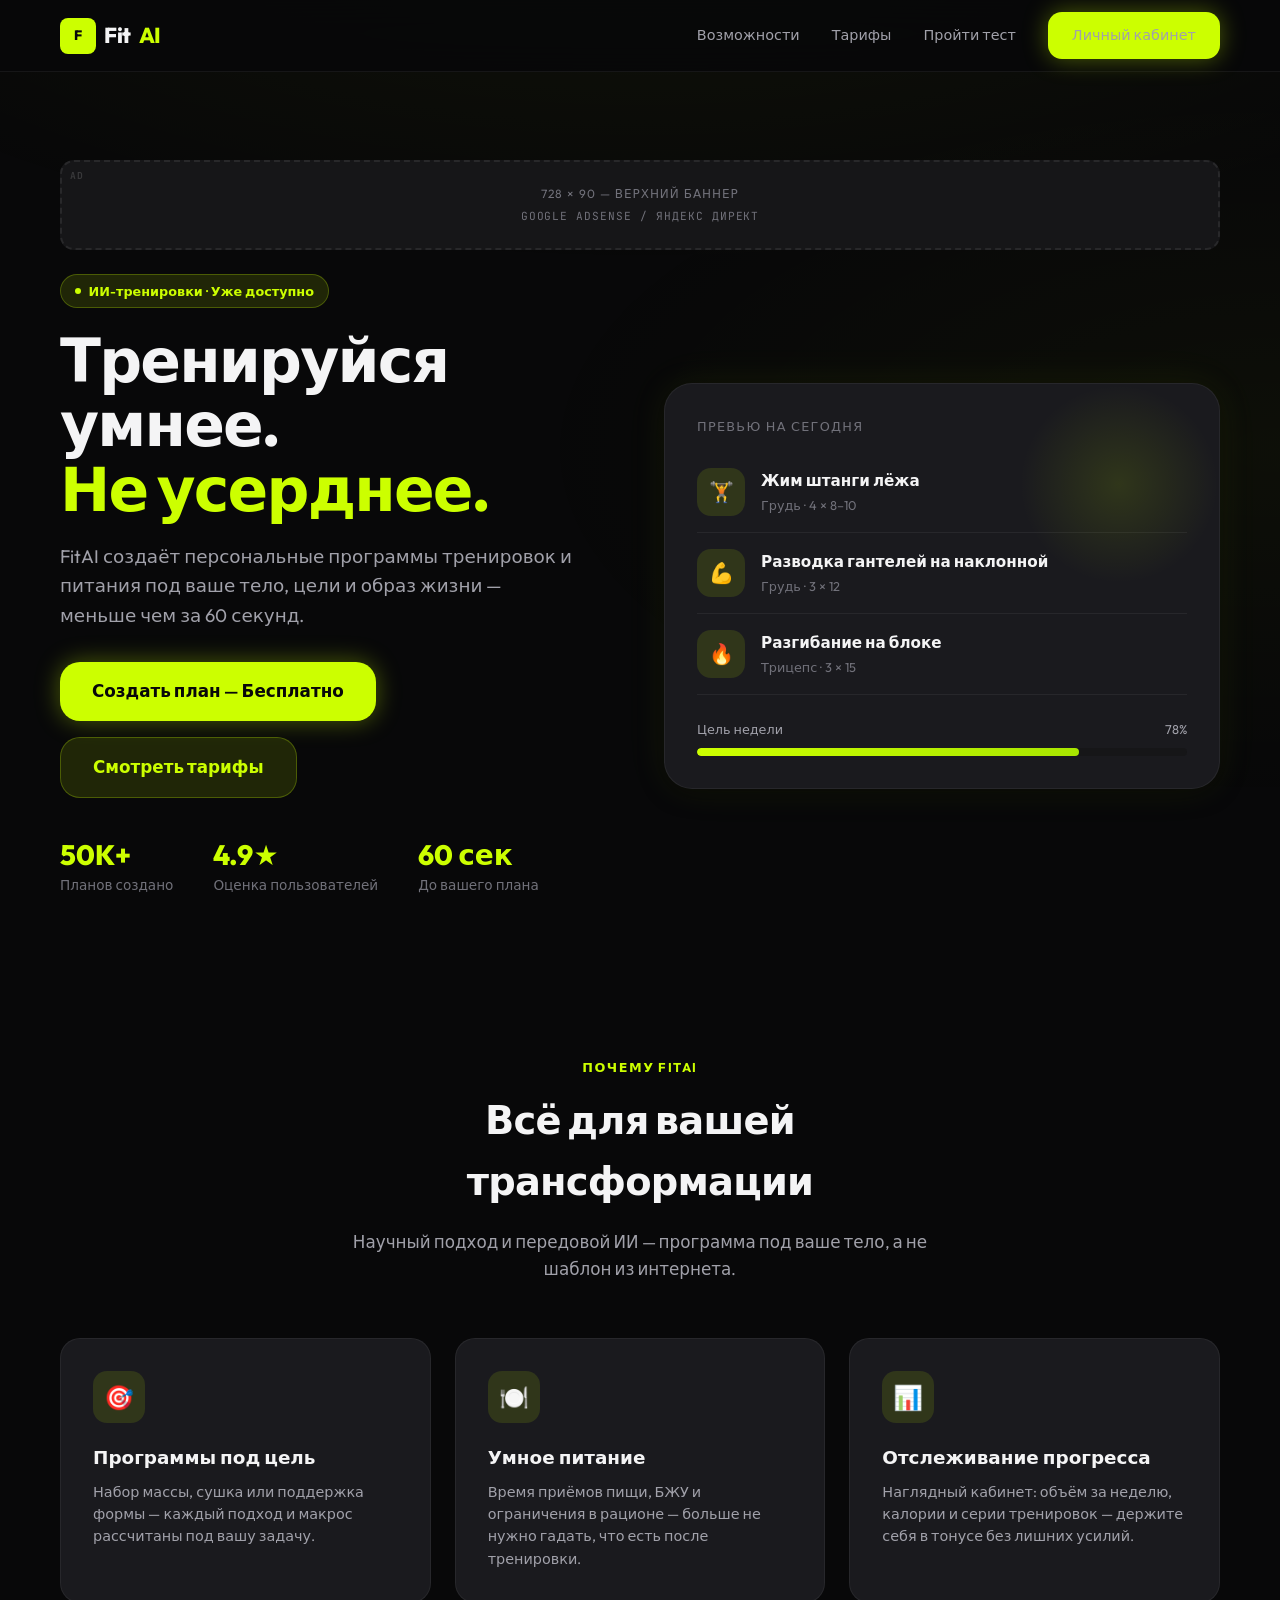
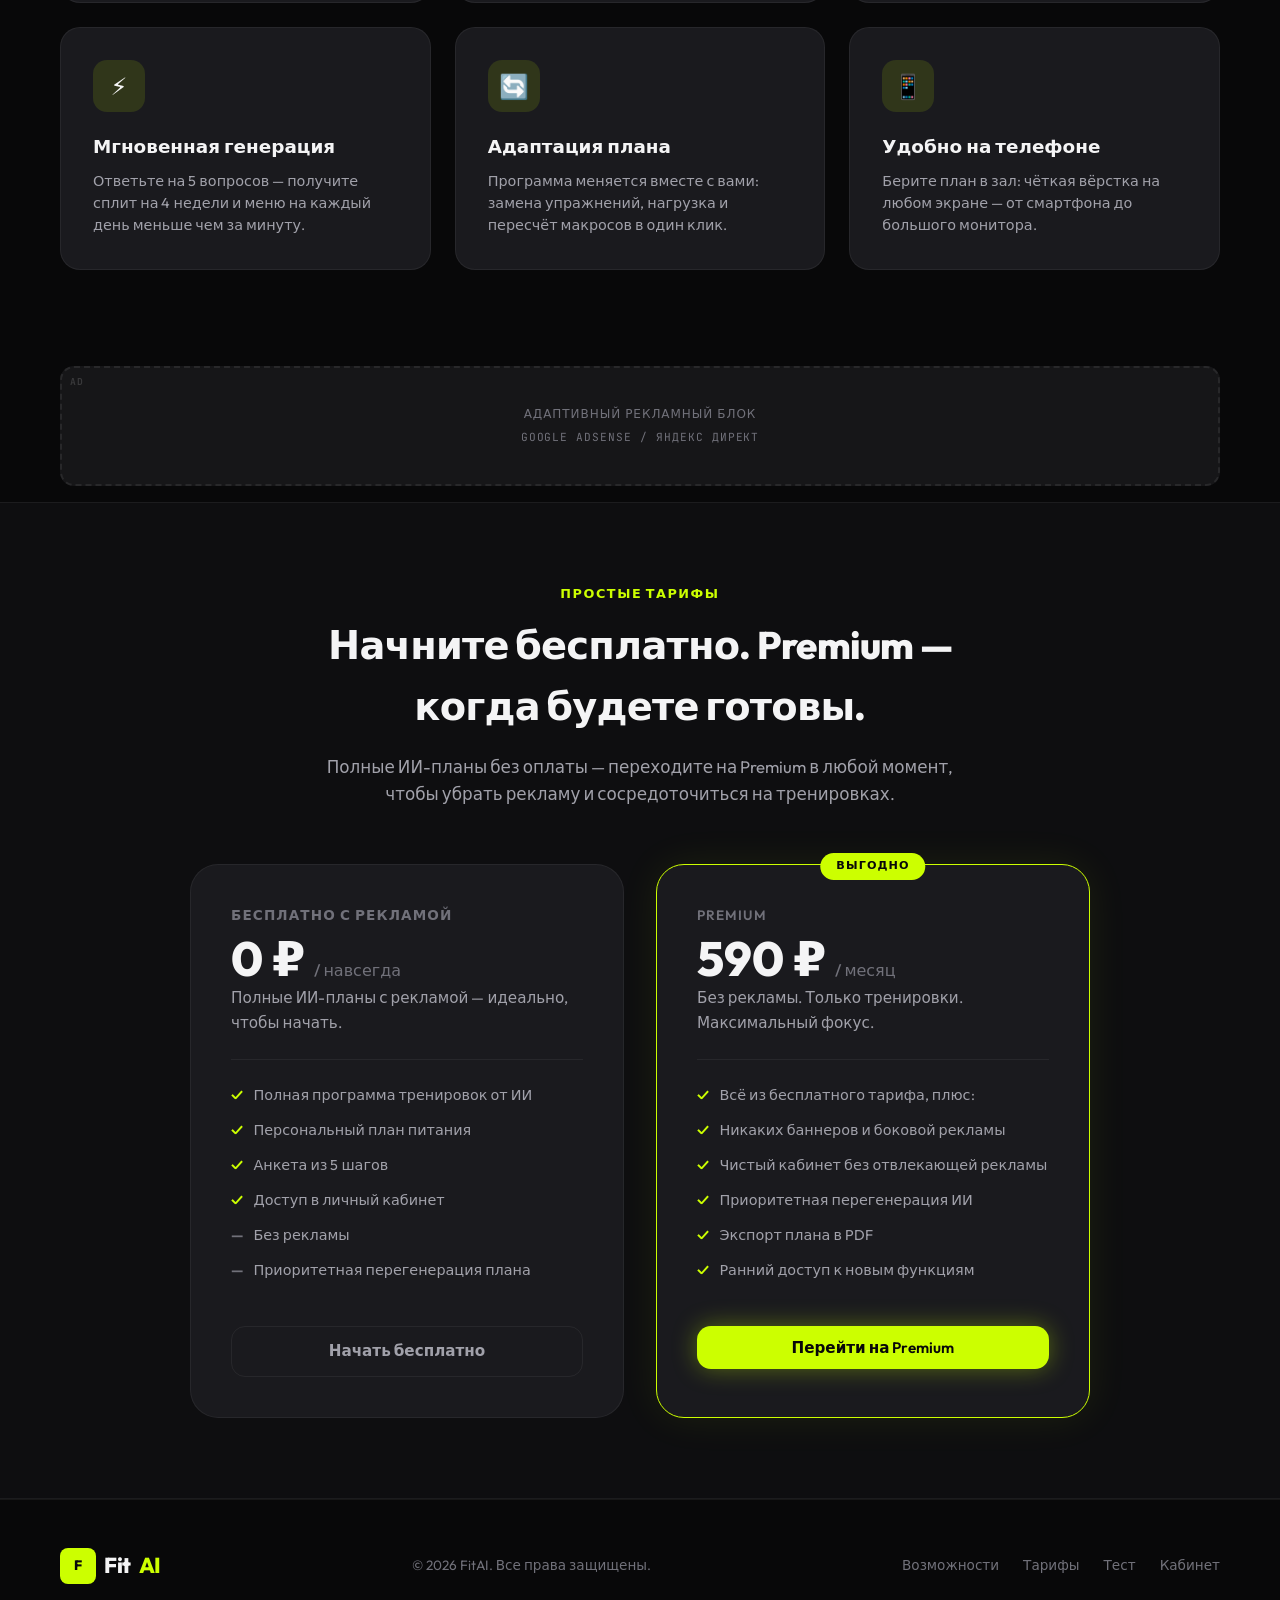
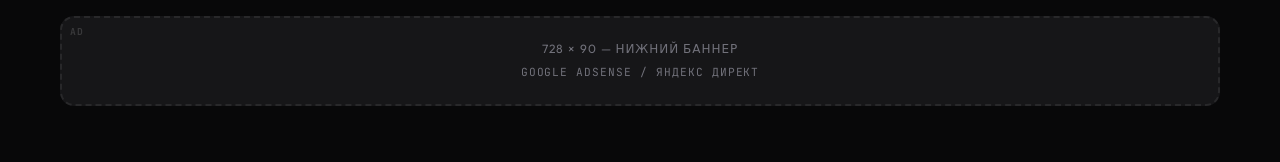
==== index.html @ dfe5f42e "первый запуск" ====
<!DOCTYPE html>
<html lang="ru">
<head>
  <meta charset="UTF-8">
  <meta name="viewport" content="width=device-width, initial-scale=1.0">
  <meta name="description" content="FitAI — персональный ИИ-тренер. Индивидуальные тренировки, питание и реальные результаты.">
  <title>FitAI — ИИ фитнес-тренер</title>
  <link rel="stylesheet" href="style.css">
</head>
<body>
  <nav class="nav">
    <div class="container nav__inner">
      <a href="index.html" class="logo">
        <span class="logo__icon">F</span>
        Fit<span class="logo__accent">AI</span>
      </a>
      <button class="nav__toggle" aria-label="Открыть меню" id="navToggle">
        <span></span><span></span><span></span>
      </button>
      <div class="nav__links" id="navLinks">
        <a href="#features">Возможности</a>
        <a href="#pricing">Тарифы</a>
        <a href="quiz.html">Пройти тест</a>
        <a href="dashboard.html" class="btn btn--primary">Личный кабинет</a>
      </div>
    </div>
  </nav>

  <header class="hero">
    <div class="container">
      <div class="ad-slot ad-slot--banner" data-ad="top-banner" data-premium-hide>
        <span>728 × 90 — верхний баннер</span>
        <span class="ad-slot__provider">Google AdSense / Яндекс Директ</span>
      </div>

      <div class="hero__grid">
        <div class="hero__content">
          <div class="hero__badge">ИИ-тренировки · Уже доступно</div>
          <h1 class="hero__title">
            Тренируйся умнее.
            <span>Не усерднее.</span>
          </h1>
          <p class="hero__subtitle">
            FitAI создаёт персональные программы тренировок и питания под ваше тело, цели и образ жизни — меньше чем за 60 секунд.
          </p>
          <div class="hero__actions">
            <a href="quiz.html" class="btn btn--primary btn--lg">Создать план — Бесплатно</a>
            <a href="#pricing" class="btn btn--outline btn--lg">Смотреть тарифы</a>
          </div>
          <div class="hero__stats">
            <div class="hero__stat">
              <strong>50K+</strong>
              <span>Планов создано</span>
            </div>
            <div class="hero__stat">
              <strong>4.9★</strong>
              <span>Оценка пользователей</span>
            </div>
            <div class="hero__stat">
              <strong>60 сек</strong>
              <span>До вашего плана</span>
            </div>
          </div>
        </div>

        <div class="hero__visual">
          <div class="hero__card">
            <p style="font-size:0.8rem;color:var(--text-muted);margin-bottom:1rem;text-transform:uppercase;letter-spacing:0.1em;">Превью на сегодня</p>
            <div class="hero__workout-item">
              <div class="hero__workout-icon">🏋️</div>
              <div class="hero__workout-info">
                <h4>Жим штанги лёжа</h4>
                <p>Грудь · 4 × 8–10</p>
              </div>
            </div>
            <div class="hero__workout-item">
              <div class="hero__workout-icon">💪</div>
              <div class="hero__workout-info">
                <h4>Разводка гантелей на наклонной</h4>
                <p>Грудь · 3 × 12</p>
              </div>
            </div>
            <div class="hero__workout-item">
              <div class="hero__workout-icon">🔥</div>
              <div class="hero__workout-info">
                <h4>Разгибание на блоке</h4>
                <p>Трицепс · 3 × 15</p>
              </div>
            </div>
            <div class="hero__progress">
              <div class="hero__progress-label">
                <span>Цель недели</span>
                <span>78%</span>
              </div>
              <div class="hero__progress-bar">
                <div class="hero__progress-fill"></div>
              </div>
            </div>
          </div>
        </div>
      </div>
    </div>
  </header>

  <section class="section" id="features">
    <div class="container">
      <div class="section__header">
        <p class="section__label">Почему FitAI</p>
        <h2 class="section__title">Всё для вашей трансформации</h2>
        <p class="section__desc">Научный подход и передовой ИИ — программа под ваше тело, а не шаблон из интернета.</p>
      </div>

      <div class="features__grid">
        <article class="feature-card">
          <div class="feature-card__icon">🎯</div>
          <h3>Программы под цель</h3>
          <p>Набор массы, сушка или поддержка формы — каждый подход и макрос рассчитаны под вашу задачу.</p>
        </article>
        <article class="feature-card">
          <div class="feature-card__icon">🍽️</div>
          <h3>Умное питание</h3>
          <p>Время приёмов пищи, БЖУ и ограничения в рационе — больше не нужно гадать, что есть после тренировки.</p>
        </article>
        <article class="feature-card">
          <div class="feature-card__icon">📊</div>
          <h3>Отслеживание прогресса</h3>
          <p>Наглядный кабинет: объём за неделю, калории и серии тренировок — держите себя в тонусе без лишних усилий.</p>
        </article>
        <article class="feature-card">
          <div class="feature-card__icon">⚡</div>
          <h3>Мгновенная генерация</h3>
          <p>Ответьте на 5 вопросов — получите сплит на 4 недели и меню на каждый день меньше чем за минуту.</p>
        </article>
        <article class="feature-card">
          <div class="feature-card__icon">🔄</div>
          <h3>Адаптация плана</h3>
          <p>Программа меняется вместе с вами: замена упражнений, нагрузка и пересчёт макросов в один клик.</p>
        </article>
        <article class="feature-card">
          <div class="feature-card__icon">📱</div>
          <h3>Удобно на телефоне</h3>
          <p>Берите план в зал: чёткая вёрстка на любом экране — от смартфона до большого монитора.</p>
        </article>
      </div>
    </div>
  </section>

  <div class="container">
    <div class="ad-slot ad-slot--inline" data-ad="mid-content" data-premium-hide>
      <span>Адаптивный рекламный блок</span>
      <span class="ad-slot__provider">Google AdSense / Яндекс Директ</span>
    </div>
  </div>

  <section class="section pricing" id="pricing">
    <div class="container">
      <div class="section__header">
        <p class="section__label">Простые тарифы</p>
        <h2 class="section__title">Начните бесплатно. Premium — когда будете готовы.</h2>
        <p class="section__desc">Полные ИИ-планы без оплаты — переходите на Premium в любой момент, чтобы убрать рекламу и сосредоточиться на тренировках.</p>
      </div>

      <div class="pricing__grid">
        <article class="pricing-card">
          <p class="pricing-card__tier">Бесплатно с рекламой</p>
          <p class="pricing-card__price">0 ₽ <span>/ навсегда</span></p>
          <p class="pricing-card__tagline">Полные ИИ-планы с рекламой — идеально, чтобы начать.</p>
          <ul class="pricing-card__features">
            <li>Полная программа тренировок от ИИ</li>
            <li>Персональный план питания</li>
            <li>Анкета из 5 шагов</li>
            <li>Доступ в личный кабинет</li>
            <li class="is-muted">Без рекламы</li>
            <li class="is-muted">Приоритетная перегенерация плана</li>
          </ul>
          <a href="quiz.html" class="btn btn--ghost btn--block" data-plan="free">Начать бесплатно</a>
        </article>

        <article class="pricing-card pricing-card--featured">
          <p class="pricing-card__tier">Premium</p>
          <p class="pricing-card__price">590 ₽ <span>/ месяц</span></p>
          <p class="pricing-card__tagline">Без рекламы. Только тренировки. Максимальный фокус.</p>
          <ul class="pricing-card__features">
            <li>Всё из бесплатного тарифа, плюс:</li>
            <li>Никаких баннеров и боковой рекламы</li>
            <li>Чистый кабинет без отвлекающей рекламы</li>
            <li>Приоритетная перегенерация ИИ</li>
            <li>Экспорт плана в PDF</li>
            <li>Ранний доступ к новым функциям</li>
          </ul>
          <button type="button" class="btn btn--primary btn--block" id="upgradePremium">Перейти на Premium</button>
        </article>
      </div>
    </div>
  </section>

  <footer class="footer">
    <div class="container footer__grid">
      <a href="index.html" class="logo">
        <span class="logo__icon">F</span>
        Fit<span class="logo__accent">AI</span>
      </a>
      <p class="footer__copy">© 2026 FitAI. Все права защищены.</p>
      <div class="footer__links">
        <a href="#features">Возможности</a>
        <a href="#pricing">Тарифы</a>
        <a href="quiz.html">Тест</a>
        <a href="dashboard.html">Кабинет</a>
      </div>
    </div>

    <div class="container">
      <div class="ad-slot ad-slot--banner" data-ad="footer-banner" data-premium-hide style="margin-top:2rem;">
        <span>728 × 90 — нижний баннер</span>
        <span class="ad-slot__provider">Google AdSense / Яндекс Директ</span>
      </div>
    </div>
  </footer>

  <script>
    (function () {
      const PREMIUM_KEY = 'fitai_premium';

      function applyPremiumState() {
        const isPremium = localStorage.getItem(PREMIUM_KEY) === 'true';
        document.querySelectorAll('[data-premium-hide]').forEach(function (el) {
          el.classList.toggle('ad-slot--hidden', isPremium);
        });
      }

      document.getElementById('navToggle')?.addEventListener('click', function () {
        document.getElementById('navLinks').classList.toggle('is-open');
      });

      document.getElementById('upgradePremium')?.addEventListener('click', function () {
        localStorage.setItem(PREMIUM_KEY, 'true');
        applyPremiumState();
        alert('Добро пожаловать в FitAI Premium! Реклама скрыта во всём приложении.');
      });

      document.querySelectorAll('[data-plan="free"]').forEach(function (btn) {
        btn.addEventListener('click', function () {
          localStorage.setItem(PREMIUM_KEY, 'false');
        });
      });

      applyPremiumState();
    })();
  </script>
</body>
</html>
---- style.css ----
/* FitAI — Dark Athletic Design System */
@import url('https://fonts.googleapis.com/css2?family=Outfit:wght@300;400;500;600;700;800&family=JetBrains+Mono:wght@400;500&display=swap');

:root {
  --bg-deep: #080809;
  --bg-base: #0e0e10;
  --bg-elevated: #161618;
  --bg-card: #1a1a1e;
  --bg-card-hover: #222228;
  --border: rgba(255, 255, 255, 0.06);
  --border-accent: rgba(204, 255, 0, 0.25);
  --text-primary: #f4f4f5;
  --text-secondary: #a1a1aa;
  --text-muted: #71717a;
  --accent: #ccff00;
  --accent-dim: rgba(204, 255, 0, 0.12);
  --accent-glow: rgba(204, 255, 0, 0.35);
  --danger: #ff4d4d;
  --success: #22c55e;
  --radius-sm: 8px;
  --radius-md: 14px;
  --radius-lg: 20px;
  --radius-xl: 28px;
  --shadow-card: 0 4px 24px rgba(0, 0, 0, 0.4);
  --shadow-glow: 0 0 40px rgba(204, 255, 0, 0.08);
  --font: 'Outfit', system-ui, sans-serif;
  --font-mono: 'JetBrains Mono', monospace;
  --nav-height: 72px;
  --transition: 0.25s cubic-bezier(0.4, 0, 0.2, 1);
}

*, *::before, *::after {
  box-sizing: border-box;
  margin: 0;
  padding: 0;
}

html {
  scroll-behavior: smooth;
}

body {
  font-family: var(--font);
  background: var(--bg-deep);
  color: var(--text-primary);
  line-height: 1.6;
  min-height: 100vh;
  overflow-x: hidden;
}

body::before {
  content: '';
  position: fixed;
  inset: 0;
  background:
    radial-gradient(ellipse 80% 50% at 50% -20%, rgba(204, 255, 0, 0.06), transparent),
    radial-gradient(ellipse 60% 40% at 100% 50%, rgba(204, 255, 0, 0.03), transparent);
  pointer-events: none;
  z-index: 0;
}

img { max-width: 100%; display: block; }
a { color: inherit; text-decoration: none; }
button { font-family: inherit; cursor: pointer; border: none; background: none; }
ul { list-style: none; }

.container {
  width: 100%;
  max-width: 1200px;
  margin: 0 auto;
  padding: 0 1.25rem;
  position: relative;
  z-index: 1;
}

/* ——— Navigation ——— */
.nav {
  position: fixed;
  top: 0;
  left: 0;
  right: 0;
  height: var(--nav-height);
  z-index: 1000;
  background: rgba(8, 8, 9, 0.85);
  backdrop-filter: blur(16px);
  border-bottom: 1px solid var(--border);
}

.nav__inner {
  display: flex;
  align-items: center;
  justify-content: space-between;
  height: 100%;
}

.logo {
  display: flex;
  align-items: center;
  gap: 0.5rem;
  font-weight: 800;
  font-size: 1.35rem;
  letter-spacing: -0.02em;
}

.logo__icon {
  width: 36px;
  height: 36px;
  background: var(--accent);
  border-radius: var(--radius-sm);
  display: flex;
  align-items: center;
  justify-content: center;
  color: var(--bg-deep);
  font-weight: 800;
  font-size: 0.85rem;
}

.logo__accent { color: var(--accent); }

.nav__links {
  display: flex;
  align-items: center;
  gap: 2rem;
}

.nav__links a {
  font-size: 0.9rem;
  font-weight: 500;
  color: var(--text-secondary);
  transition: color var(--transition);
}

.nav__links a:hover { color: var(--accent); }

.nav__toggle {
  display: none;
  flex-direction: column;
  gap: 5px;
  padding: 0.5rem;
}

.nav__toggle span {
  width: 24px;
  height: 2px;
  background: var(--text-primary);
  border-radius: 2px;
  transition: var(--transition);
}

/* ——— Buttons ——— */
.btn {
  display: inline-flex;
  align-items: center;
  justify-content: center;
  gap: 0.5rem;
  padding: 0.75rem 1.5rem;
  font-size: 0.95rem;
  font-weight: 600;
  border-radius: var(--radius-md);
  transition: all var(--transition);
  white-space: nowrap;
}

.btn--primary {
  background: var(--accent);
  color: var(--bg-deep);
  box-shadow: 0 0 24px var(--accent-glow);
}

.btn--primary:hover {
  transform: translateY(-2px);
  box-shadow: 0 4px 32px var(--accent-glow);
}

.btn--outline {
  border: 1px solid var(--border-accent);
  color: var(--accent);
  background: var(--accent-dim);
}

.btn--outline:hover {
  background: rgba(204, 255, 0, 0.2);
  border-color: var(--accent);
}

.btn--ghost {
  color: var(--text-secondary);
  border: 1px solid var(--border);
}

.btn--ghost:hover {
  color: var(--text-primary);
  border-color: rgba(255, 255, 255, 0.15);
}

.btn--lg {
  padding: 1rem 2rem;
  font-size: 1.05rem;
  border-radius: var(--radius-lg);
}

.btn--block { width: 100%; }

.btn:disabled {
  opacity: 0.4;
  cursor: not-allowed;
  transform: none !important;
}

/* ——— Hero ——— */
.hero {
  padding: calc(var(--nav-height) + 4rem) 0 5rem;
  position: relative;
}

.hero__grid {
  display: grid;
  grid-template-columns: 1fr 1fr;
  gap: 3rem;
  align-items: center;
}

.hero__badge {
  display: inline-flex;
  align-items: center;
  gap: 0.5rem;
  padding: 0.35rem 0.85rem;
  background: var(--accent-dim);
  border: 1px solid var(--border-accent);
  border-radius: 100px;
  font-size: 0.8rem;
  font-weight: 600;
  color: var(--accent);
  margin-bottom: 1.25rem;
}

.hero__badge::before {
  content: '';
  width: 6px;
  height: 6px;
  background: var(--accent);
  border-radius: 50%;
  animation: pulse 2s infinite;
}

@keyframes pulse {
  0%, 100% { opacity: 1; }
  50% { opacity: 0.4; }
}

.hero__title {
  font-size: clamp(2.5rem, 5vw, 3.75rem);
  font-weight: 800;
  line-height: 1.08;
  letter-spacing: -0.03em;
  margin-bottom: 1.25rem;
}

.hero__title span {
  color: var(--accent);
  display: block;
}

.hero__subtitle {
  font-size: 1.15rem;
  color: var(--text-secondary);
  max-width: 520px;
  margin-bottom: 2rem;
}

.hero__actions {
  display: flex;
  flex-wrap: wrap;
  gap: 1rem;
  margin-bottom: 2.5rem;
}

.hero__stats {
  display: flex;
  gap: 2.5rem;
}

.hero__stat strong {
  display: block;
  font-size: 1.75rem;
  font-weight: 800;
  color: var(--accent);
  line-height: 1.2;
}

.hero__stat span {
  font-size: 0.85rem;
  color: var(--text-muted);
}

.hero__visual {
  position: relative;
}

.hero__card {
  background: var(--bg-card);
  border: 1px solid var(--border);
  border-radius: var(--radius-xl);
  padding: 2rem;
  box-shadow: var(--shadow-card), var(--shadow-glow);
  position: relative;
  overflow: hidden;
}

.hero__card::after {
  content: '';
  position: absolute;
  top: 0;
  right: 0;
  width: 200px;
  height: 200px;
  background: radial-gradient(circle, var(--accent-dim), transparent 70%);
  pointer-events: none;
}

.hero__workout-item {
  display: flex;
  align-items: center;
  gap: 1rem;
  padding: 1rem 0;
  border-bottom: 1px solid var(--border);
}

.hero__workout-item:last-child { border-bottom: none; }

.hero__workout-icon {
  width: 48px;
  height: 48px;
  background: var(--accent-dim);
  border-radius: var(--radius-md);
  display: flex;
  align-items: center;
  justify-content: center;
  font-size: 1.25rem;
}

.hero__workout-info h4 {
  font-size: 0.95rem;
  font-weight: 600;
  margin-bottom: 0.15rem;
}

.hero__workout-info p {
  font-size: 0.8rem;
  color: var(--text-muted);
}

.hero__progress {
  margin-top: 1.5rem;
}

.hero__progress-label {
  display: flex;
  justify-content: space-between;
  font-size: 0.8rem;
  margin-bottom: 0.5rem;
  color: var(--text-secondary);
}

.hero__progress-bar {
  height: 8px;
  background: var(--bg-elevated);
  border-radius: 100px;
  overflow: hidden;
}

.hero__progress-fill {
  height: 100%;
  width: 78%;
  background: linear-gradient(90deg, var(--accent), #a8e600);
  border-radius: 100px;
  animation: progressGrow 1.5s ease-out;
}

@keyframes progressGrow {
  from { width: 0; }
}

/* ——— Ad Placeholders ——— */
.ad-slot {
  background: var(--bg-elevated);
  border: 2px dashed rgba(255, 255, 255, 0.08);
  border-radius: var(--radius-md);
  display: flex;
  flex-direction: column;
  align-items: center;
  justify-content: center;
  gap: 0.35rem;
  color: var(--text-muted);
  font-size: 0.75rem;
  text-transform: uppercase;
  letter-spacing: 0.08em;
  position: relative;
  overflow: hidden;
}

.ad-slot::before {
  content: 'AD';
  position: absolute;
  top: 6px;
  left: 8px;
  font-size: 0.6rem;
  font-weight: 700;
  color: rgba(255, 255, 255, 0.15);
  font-family: var(--font-mono);
}

.ad-slot--banner {
  width: 100%;
  min-height: 90px;
  margin: 1.5rem 0;
}

.ad-slot--sidebar {
  min-height: 250px;
  width: 100%;
}

.ad-slot--inline {
  min-height: 120px;
  margin: 1rem 0;
}

.ad-slot__provider {
  font-family: var(--font-mono);
  font-size: 0.7rem;
  color: var(--text-muted);
}

.ad-slot--hidden,
[data-premium-hide].is-hidden {
  display: none !important;
}

/* ——— Sections ——— */
.section {
  padding: 5rem 0;
}

.section__header {
  text-align: center;
  max-width: 640px;
  margin: 0 auto 3.5rem;
}

.section__label {
  font-size: 0.8rem;
  font-weight: 700;
  text-transform: uppercase;
  letter-spacing: 0.12em;
  color: var(--accent);
  margin-bottom: 0.75rem;
}

.section__title {
  font-size: clamp(1.75rem, 3vw, 2.5rem);
  font-weight: 800;
  letter-spacing: -0.02em;
  margin-bottom: 1rem;
}

.section__desc {
  color: var(--text-secondary);
  font-size: 1.05rem;
}

/* ——— Features Grid ——— */
.features__grid {
  display: grid;
  grid-template-columns: repeat(3, 1fr);
  gap: 1.5rem;
}

.feature-card {
  background: var(--bg-card);
  border: 1px solid var(--border);
  border-radius: var(--radius-lg);
  padding: 2rem;
  transition: all var(--transition);
  position: relative;
  overflow: hidden;
}

.feature-card:hover {
  border-color: var(--border-accent);
  transform: translateY(-4px);
  box-shadow: var(--shadow-glow);
}

.feature-card__icon {
  width: 52px;
  height: 52px;
  background: var(--accent-dim);
  border-radius: var(--radius-md);
  display: flex;
  align-items: center;
  justify-content: center;
  font-size: 1.5rem;
  margin-bottom: 1.25rem;
}

.feature-card h3 {
  font-size: 1.15rem;
  font-weight: 700;
  margin-bottom: 0.5rem;
}

.feature-card p {
  font-size: 0.9rem;
  color: var(--text-secondary);
  line-height: 1.55;
}

/* ——— Pricing ——— */
.pricing {
  background: var(--bg-base);
  border-top: 1px solid var(--border);
  border-bottom: 1px solid var(--border);
}

.pricing__grid {
  display: grid;
  grid-template-columns: 1fr 1fr;
  gap: 2rem;
  max-width: 900px;
  margin: 0 auto;
}

.pricing-card {
  background: var(--bg-card);
  border: 1px solid var(--border);
  border-radius: var(--radius-xl);
  padding: 2.5rem;
  position: relative;
  transition: all var(--transition);
}

.pricing-card--featured {
  border-color: var(--accent);
  box-shadow: var(--shadow-glow);
}

.pricing-card--featured::before {
  content: 'ВЫГОДНО';
  position: absolute;
  top: -12px;
  left: 50%;
  transform: translateX(-50%);
  background: var(--accent);
  color: var(--bg-deep);
  font-size: 0.7rem;
  font-weight: 800;
  letter-spacing: 0.1em;
  padding: 0.3rem 1rem;
  border-radius: 100px;
}

.pricing-card__tier {
  font-size: 0.85rem;
  font-weight: 600;
  color: var(--text-muted);
  text-transform: uppercase;
  letter-spacing: 0.08em;
  margin-bottom: 0.5rem;
}

.pricing-card__price {
  font-size: 3rem;
  font-weight: 800;
  line-height: 1;
  margin-bottom: 0.25rem;
}

.pricing-card__price span {
  font-size: 1rem;
  font-weight: 500;
  color: var(--text-muted);
}

.pricing-card__tagline {
  color: var(--text-secondary);
  font-size: 0.95rem;
  margin-bottom: 1.5rem;
  padding-bottom: 1.5rem;
  border-bottom: 1px solid var(--border);
}

.pricing-card__features li {
  display: flex;
  align-items: flex-start;
  gap: 0.65rem;
  font-size: 0.9rem;
  color: var(--text-secondary);
  margin-bottom: 0.75rem;
}

.pricing-card__features li::before {
  content: '✓';
  color: var(--accent);
  font-weight: 700;
  flex-shrink: 0;
}

.pricing-card__features li.is-muted::before {
  content: '—';
  color: var(--text-muted);
}

.pricing-card .btn {
  margin-top: 2rem;
}

/* ——— Footer ——— */
.footer {
  padding: 3rem 0 2rem;
  border-top: 1px solid var(--border);
}

.footer__grid {
  display: flex;
  justify-content: space-between;
  align-items: center;
  flex-wrap: wrap;
  gap: 1.5rem;
}

.footer__copy {
  font-size: 0.85rem;
  color: var(--text-muted);
}

.footer__links {
  display: flex;
  gap: 1.5rem;
}

.footer__links a {
  font-size: 0.85rem;
  color: var(--text-muted);
  transition: color var(--transition);
}

.footer__links a:hover { color: var(--accent); }

/* ——— Quiz ——— */
.quiz-page {
  min-height: 100vh;
  display: flex;
  flex-direction: column;
  padding-top: var(--nav-height);
}

.quiz {
  flex: 1;
  display: flex;
  align-items: center;
  padding: 3rem 0;
}

.quiz__wrapper {
  width: 100%;
  max-width: 640px;
  margin: 0 auto;
}

.quiz__progress {
  margin-bottom: 2.5rem;
}

.quiz__progress-steps {
  display: flex;
  justify-content: space-between;
  margin-bottom: 0.75rem;
}

.quiz__step-dot {
  width: 10px;
  height: 10px;
  border-radius: 50%;
  background: var(--bg-elevated);
  border: 2px solid var(--border);
  transition: all var(--transition);
}

.quiz__step-dot.is-active,
.quiz__step-dot.is-done {
  background: var(--accent);
  border-color: var(--accent);
  box-shadow: 0 0 12px var(--accent-glow);
}

.quiz__step-dot.is-done { opacity: 0.6; }

.quiz__progress-bar {
  height: 4px;
  background: var(--bg-elevated);
  border-radius: 100px;
  overflow: hidden;
}

.quiz__progress-fill {
  height: 100%;
  background: var(--accent);
  border-radius: 100px;
  transition: width 0.4s ease;
}

.quiz__card {
  background: var(--bg-card);
  border: 1px solid var(--border);
  border-radius: var(--radius-xl);
  padding: 2.5rem;
  box-shadow: var(--shadow-card);
}

.quiz__step {
  display: none;
  animation: fadeSlide 0.35s ease;
}

.quiz__step.is-active { display: block; }

@keyframes fadeSlide {
  from { opacity: 0; transform: translateY(12px); }
  to { opacity: 1; transform: translateY(0); }
}

.quiz__question {
  font-size: 1.5rem;
  font-weight: 700;
  margin-bottom: 0.5rem;
  letter-spacing: -0.02em;
}

.quiz__hint {
  color: var(--text-muted);
  font-size: 0.9rem;
  margin-bottom: 2rem;
}

.quiz__options {
  display: grid;
  gap: 0.75rem;
}

.quiz__options--grid-2 {
  grid-template-columns: 1fr 1fr;
}

.quiz__option {
  display: flex;
  align-items: center;
  gap: 1rem;
  padding: 1.15rem 1.25rem;
  background: var(--bg-elevated);
  border: 2px solid transparent;
  border-radius: var(--radius-md);
  cursor: pointer;
  transition: all var(--transition);
  text-align: left;
  width: 100%;
  color: var(--text-primary);
}

.quiz__option:hover {
  border-color: var(--border-accent);
  background: var(--bg-card-hover);
}

.quiz__option.is-selected {
  border-color: var(--accent);
  background: var(--accent-dim);
}

.quiz__option-icon {
  font-size: 1.5rem;
  width: 40px;
  text-align: center;
}

.quiz__option-text strong {
  display: block;
  font-size: 1rem;
  font-weight: 600;
}

.quiz__option-text span {
  font-size: 0.8rem;
  color: var(--text-muted);
}

.quiz__input-group {
  margin-bottom: 1.25rem;
}

.quiz__input-group label {
  display: block;
  font-size: 0.85rem;
  font-weight: 600;
  color: var(--text-secondary);
  margin-bottom: 0.5rem;
}

.quiz__input {
  width: 100%;
  padding: 1rem 1.25rem;
  background: var(--bg-elevated);
  border: 2px solid var(--border);
  border-radius: var(--radius-md);
  color: var(--text-primary);
  font-size: 1.1rem;
  font-family: var(--font);
  transition: border-color var(--transition);
}

.quiz__input:focus {
  outline: none;
  border-color: var(--accent);
}

.quiz__input::placeholder { color: var(--text-muted); }

.quiz__tags {
  display: flex;
  flex-wrap: wrap;
  gap: 0.5rem;
  margin-top: 0.5rem;
}

.quiz__tag {
  padding: 0.5rem 1rem;
  background: var(--bg-elevated);
  border: 2px solid transparent;
  border-radius: 100px;
  font-size: 0.85rem;
  font-weight: 500;
  color: var(--text-secondary);
  cursor: pointer;
  transition: all var(--transition);
}

.quiz__tag.is-selected {
  border-color: var(--accent);
  background: var(--accent-dim);
  color: var(--accent);
}

.quiz__nav {
  display: flex;
  justify-content: space-between;
  margin-top: 2rem;
  gap: 1rem;
}

/* ——— Dashboard ——— */
.dashboard-page {
  padding-top: var(--nav-height);
  min-height: 100vh;
}

.dashboard-header {
  padding: 2.5rem 0 2rem;
  border-bottom: 1px solid var(--border);
  background: var(--bg-base);
}

.dashboard-header__top {
  display: flex;
  justify-content: space-between;
  align-items: flex-start;
  flex-wrap: wrap;
  gap: 1.5rem;
  margin-bottom: 1.5rem;
}

.dashboard-header h1 {
  font-size: clamp(1.5rem, 3vw, 2rem);
  font-weight: 800;
  letter-spacing: -0.02em;
}

.dashboard-header__meta {
  color: var(--text-secondary);
  font-size: 0.95rem;
  margin-top: 0.35rem;
}

.premium-badge {
  display: inline-flex;
  align-items: center;
  gap: 0.4rem;
  padding: 0.4rem 0.9rem;
  background: linear-gradient(135deg, var(--accent-dim), rgba(204, 255, 0, 0.05));
  border: 1px solid var(--border-accent);
  border-radius: 100px;
  font-size: 0.8rem;
  font-weight: 700;
  color: var(--accent);
}

.premium-upsell {
  background: linear-gradient(135deg, var(--bg-card) 0%, rgba(204, 255, 0, 0.05) 100%);
  border: 1px solid var(--border-accent);
  border-radius: var(--radius-lg);
  padding: 1.25rem 1.5rem;
  display: flex;
  align-items: center;
  justify-content: space-between;
  flex-wrap: wrap;
  gap: 1rem;
}

.premium-upsell p {
  font-size: 0.9rem;
  color: var(--text-secondary);
}

.premium-upsell strong { color: var(--text-primary); }

.dashboard__layout {
  display: grid;
  grid-template-columns: 1fr 300px;
  gap: 2rem;
  padding: 2rem 0 4rem;
}

.dashboard__main { min-width: 0; }

.profile-chips {
  display: flex;
  flex-wrap: wrap;
  gap: 0.5rem;
}

.profile-chip {
  padding: 0.35rem 0.85rem;
  background: var(--bg-elevated);
  border: 1px solid var(--border);
  border-radius: 100px;
  font-size: 0.8rem;
  font-weight: 500;
  color: var(--text-secondary);
}

.profile-chip span { color: var(--accent); font-weight: 600; }

/* ——— Dashboard Cards ——— */
.dash-card {
  background: var(--bg-card);
  border: 1px solid var(--border);
  border-radius: var(--radius-lg);
  margin-bottom: 1.5rem;
  overflow: hidden;
}

.dash-card__header {
  display: flex;
  align-items: center;
  justify-content: space-between;
  padding: 1.25rem 1.5rem;
  border-bottom: 1px solid var(--border);
  background: rgba(0, 0, 0, 0.2);
}

.dash-card__header h2 {
  font-size: 1.1rem;
  font-weight: 700;
  display: flex;
  align-items: center;
  gap: 0.5rem;
}

.dash-card__header .day-badge {
  font-size: 0.75rem;
  font-weight: 600;
  padding: 0.25rem 0.65rem;
  background: var(--accent-dim);
  color: var(--accent);
  border-radius: 100px;
}

.dash-card__body { padding: 1.5rem; }

/* ——— Workout List ——— */
.workout-day {
  margin-bottom: 1.5rem;
}

.workout-day:last-child { margin-bottom: 0; }

.workout-day__title {
  font-size: 0.8rem;
  font-weight: 700;
  text-transform: uppercase;
  letter-spacing: 0.1em;
  color: var(--accent);
  margin-bottom: 1rem;
}

.exercise-row {
  display: grid;
  grid-template-columns: auto 1fr auto auto;
  gap: 1rem;
  align-items: center;
  padding: 1rem 0;
  border-bottom: 1px solid var(--border);
}

.exercise-row:last-child { border-bottom: none; }

.exercise-row__num {
  width: 32px;
  height: 32px;
  background: var(--accent-dim);
  border-radius: var(--radius-sm);
  display: flex;
  align-items: center;
  justify-content: center;
  font-size: 0.8rem;
  font-weight: 700;
  color: var(--accent);
  font-family: var(--font-mono);
}

.exercise-row__name {
  font-weight: 600;
  font-size: 0.95rem;
}

.exercise-row__muscle {
  font-size: 0.8rem;
  color: var(--text-muted);
}

.exercise-row__sets,
.exercise-row__reps {
  font-family: var(--font-mono);
  font-size: 0.85rem;
  color: var(--text-secondary);
  text-align: right;
  min-width: 70px;
}

/* ——— Nutrition ——— */
.macro-grid {
  display: grid;
  grid-template-columns: repeat(4, 1fr);
  gap: 1rem;
  margin-bottom: 1.5rem;
}

.macro-card {
  background: var(--bg-elevated);
  border-radius: var(--radius-md);
  padding: 1rem;
  text-align: center;
}

.macro-card__value {
  font-size: 1.5rem;
  font-weight: 800;
  color: var(--accent);
  line-height: 1.2;
}

.macro-card__label {
  font-size: 0.75rem;
  color: var(--text-muted);
  text-transform: uppercase;
  letter-spacing: 0.06em;
  margin-top: 0.25rem;
}

.meal-list { display: grid; gap: 0.75rem; }

.meal-item {
  display: flex;
  align-items: center;
  gap: 1rem;
  padding: 1rem;
  background: var(--bg-elevated);
  border-radius: var(--radius-md);
  border: 1px solid var(--border);
}

.meal-item__time {
  font-size: 0.75rem;
  font-weight: 700;
  color: var(--accent);
  min-width: 52px;
  font-family: var(--font-mono);
}

.meal-item__info h4 {
  font-size: 0.95rem;
  font-weight: 600;
  margin-bottom: 0.15rem;
}

.meal-item__info p {
  font-size: 0.8rem;
  color: var(--text-muted);
}

.meal-item__cals {
  margin-left: auto;
  font-family: var(--font-mono);
  font-size: 0.85rem;
  color: var(--text-secondary);
  white-space: nowrap;
}

/* ——— Sidebar ——— */
.dashboard__sidebar .dash-card { position: sticky; top: calc(var(--nav-height) + 1.5rem); }

.tip-list li {
  display: flex;
  gap: 0.75rem;
  padding: 0.75rem 0;
  border-bottom: 1px solid var(--border);
  font-size: 0.88rem;
  color: var(--text-secondary);
}

.tip-list li:last-child { border-bottom: none; }

.tip-list li::before {
  content: '→';
  color: var(--accent);
  font-weight: 700;
}

/* ——— Toast / Utilities ——— */
.sr-only {
  position: absolute;
  width: 1px;
  height: 1px;
  padding: 0;
  margin: -1px;
  overflow: hidden;
  clip: rect(0, 0, 0, 0);
  border: 0;
}

.text-accent { color: var(--accent); }

/* ——— Responsive ——— */
@media (max-width: 1024px) {
  .features__grid { grid-template-columns: repeat(2, 1fr); }
  .dashboard__layout { grid-template-columns: 1fr; }
  .dashboard__sidebar .dash-card { position: static; }
}

@media (max-width: 768px) {
  .nav__links {
    display: none;
    position: absolute;
    top: var(--nav-height);
    left: 0;
    right: 0;
    flex-direction: column;
    padding: 1.5rem;
    background: var(--bg-base);
    border-bottom: 1px solid var(--border);
    gap: 1rem;
  }

  .nav__links.is-open { display: flex; }

  .nav__toggle { display: flex; }

  .hero__grid { grid-template-columns: 1fr; }
  .hero__visual { order: -1; }
  .hero__stats { gap: 1.5rem; }

  .features__grid { grid-template-columns: 1fr; }
  .pricing__grid { grid-template-columns: 1fr; }

  .quiz__options--grid-2 { grid-template-columns: 1fr; }
  .quiz__card { padding: 1.5rem; }

  .macro-grid { grid-template-columns: repeat(2, 1fr); }

  .exercise-row {
    grid-template-columns: auto 1fr;
    grid-template-rows: auto auto;
  }

  .exercise-row__sets,
  .exercise-row__reps {
    grid-column: 2;
    text-align: left;
    font-size: 0.8rem;
  }

  .dashboard-header__top { flex-direction: column; }
}

@media (max-width: 480px) {
  .hero__actions { flex-direction: column; }
  .hero__actions .btn { width: 100%; }
  .quiz__nav { flex-direction: column-reverse; }
  .quiz__nav .btn { width: 100%; }
}
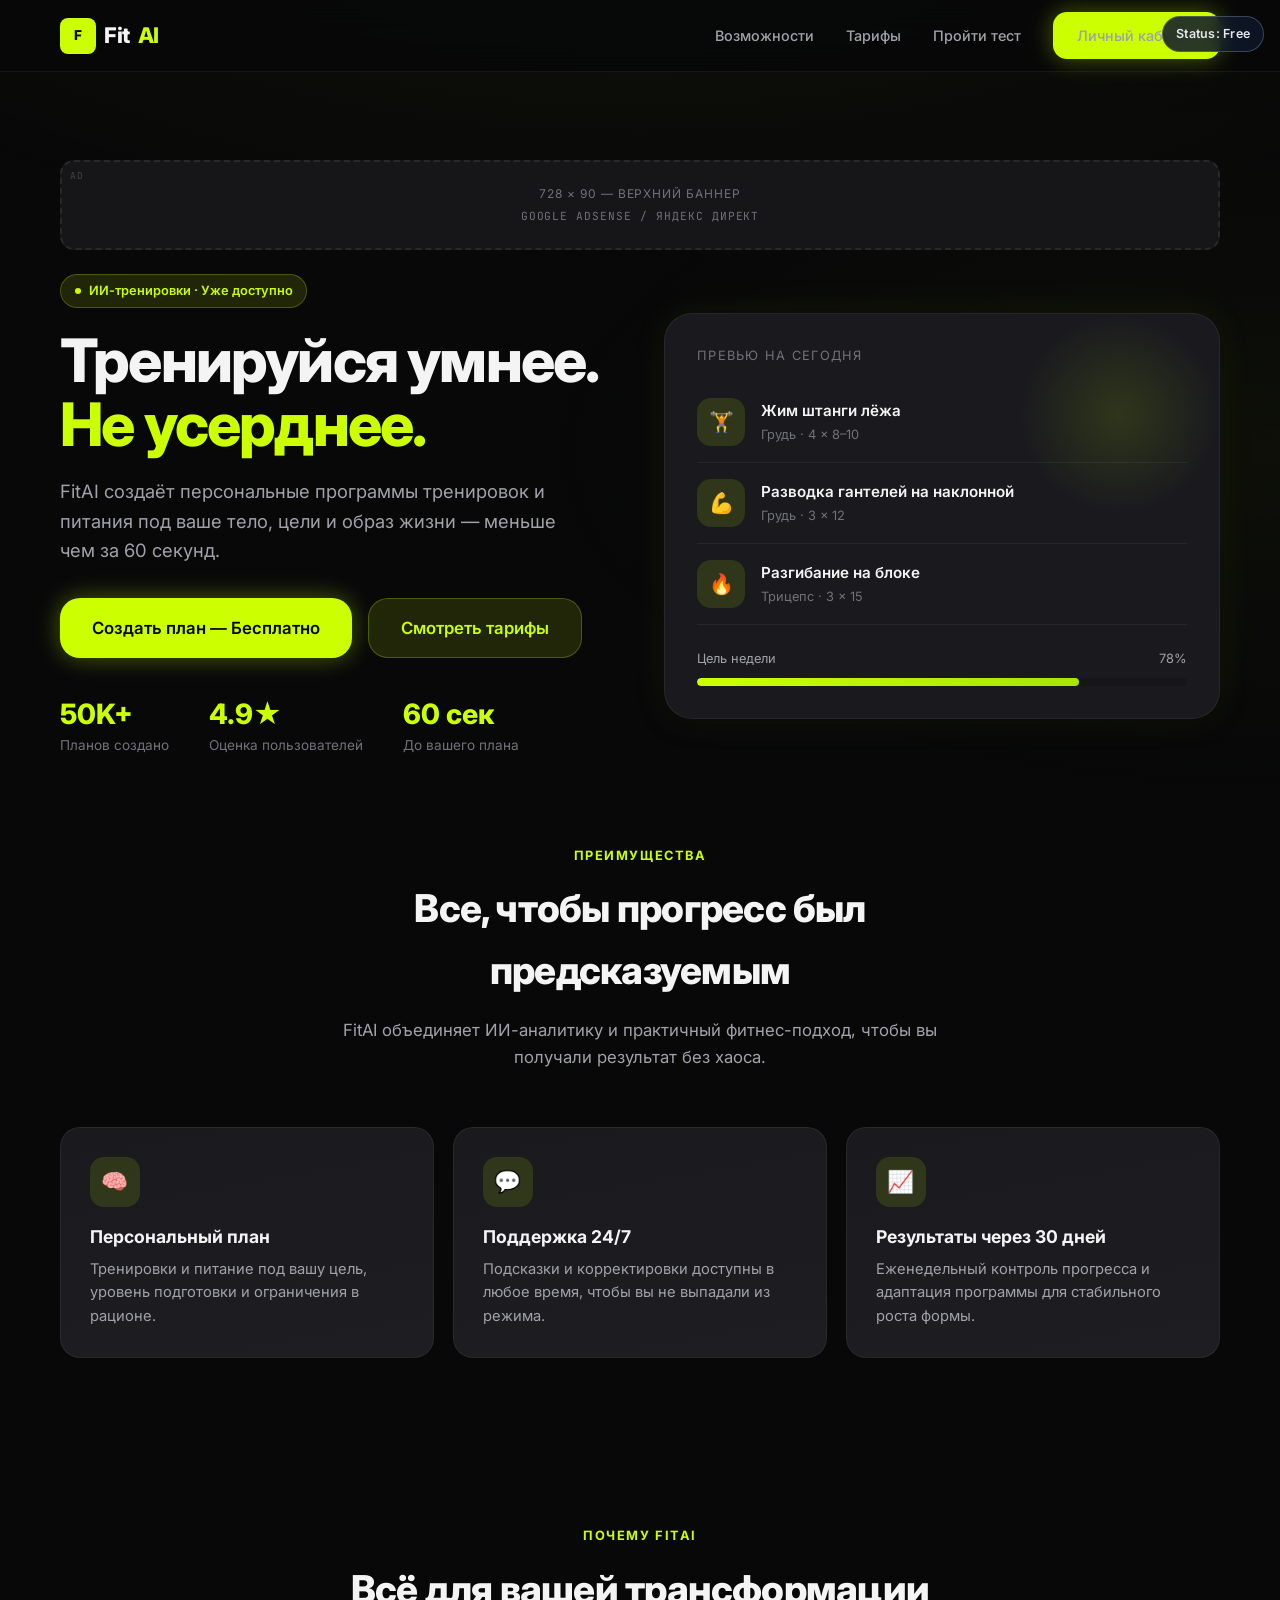
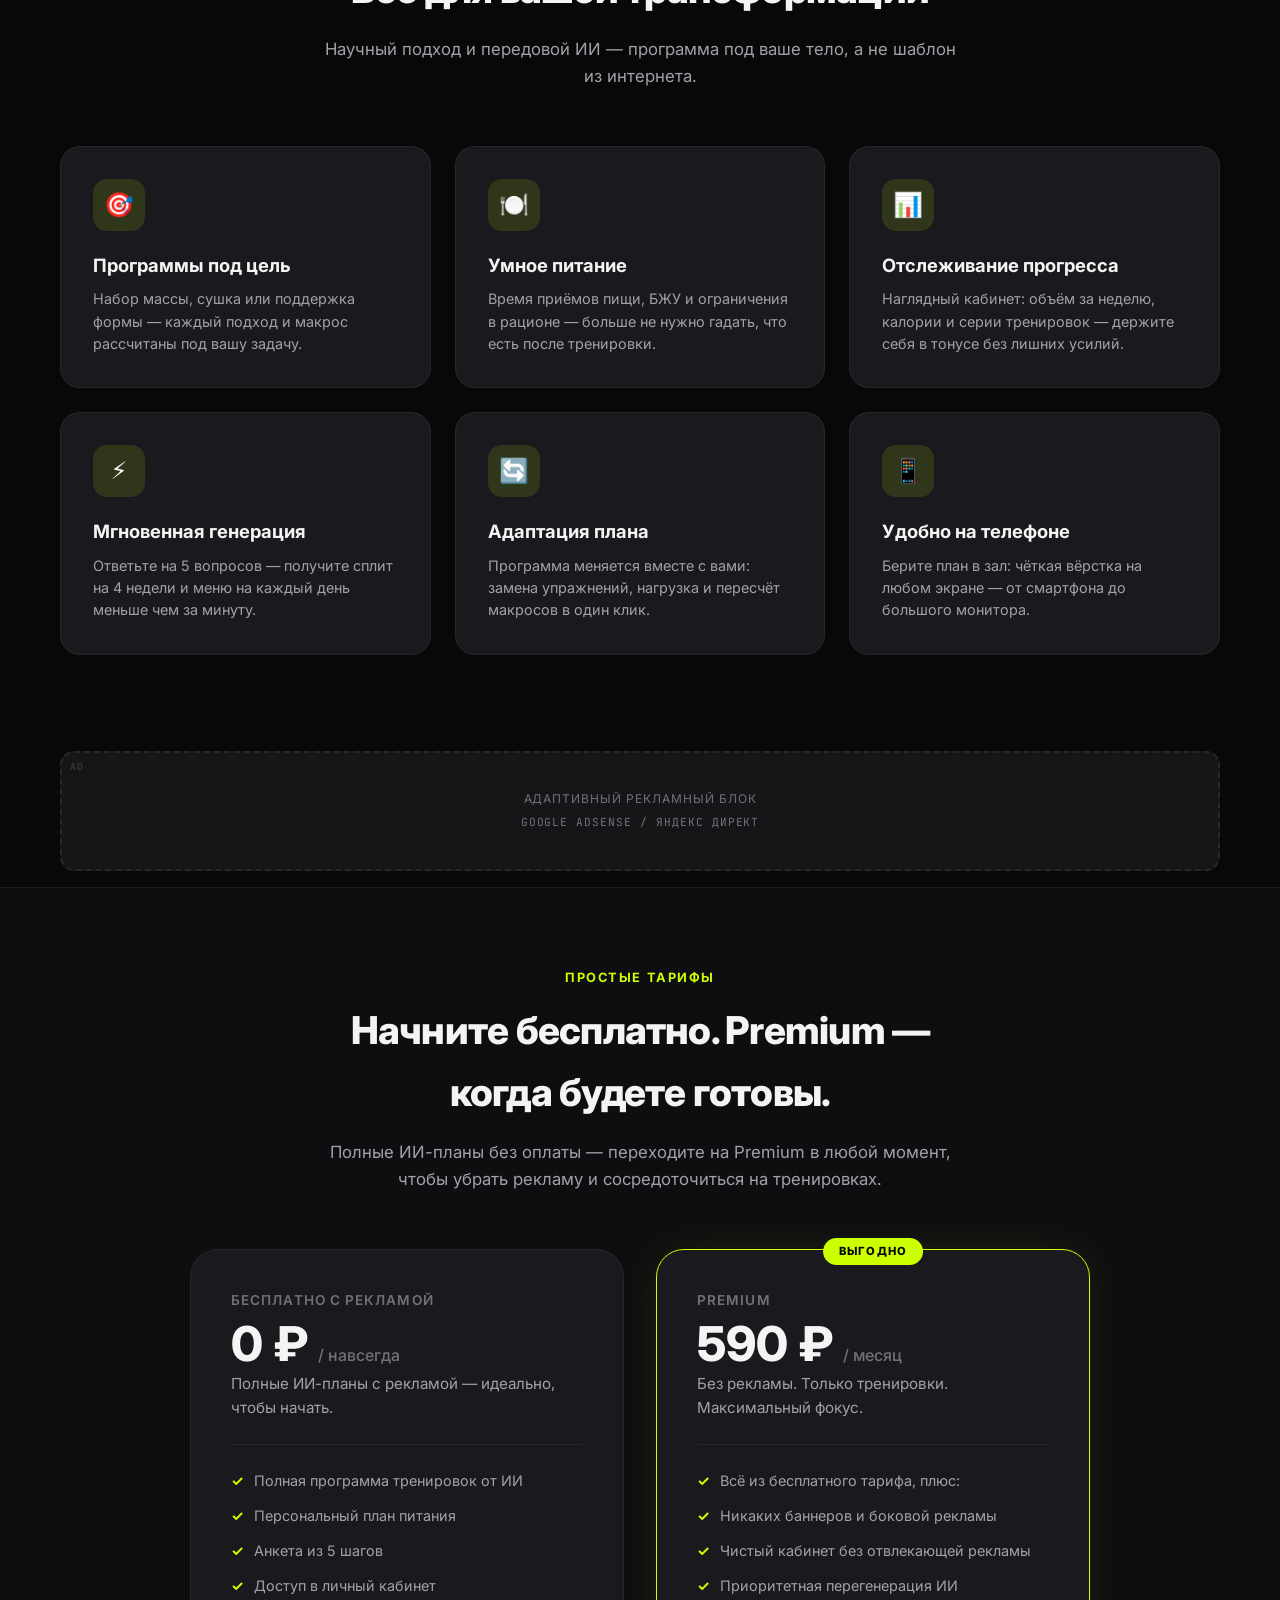
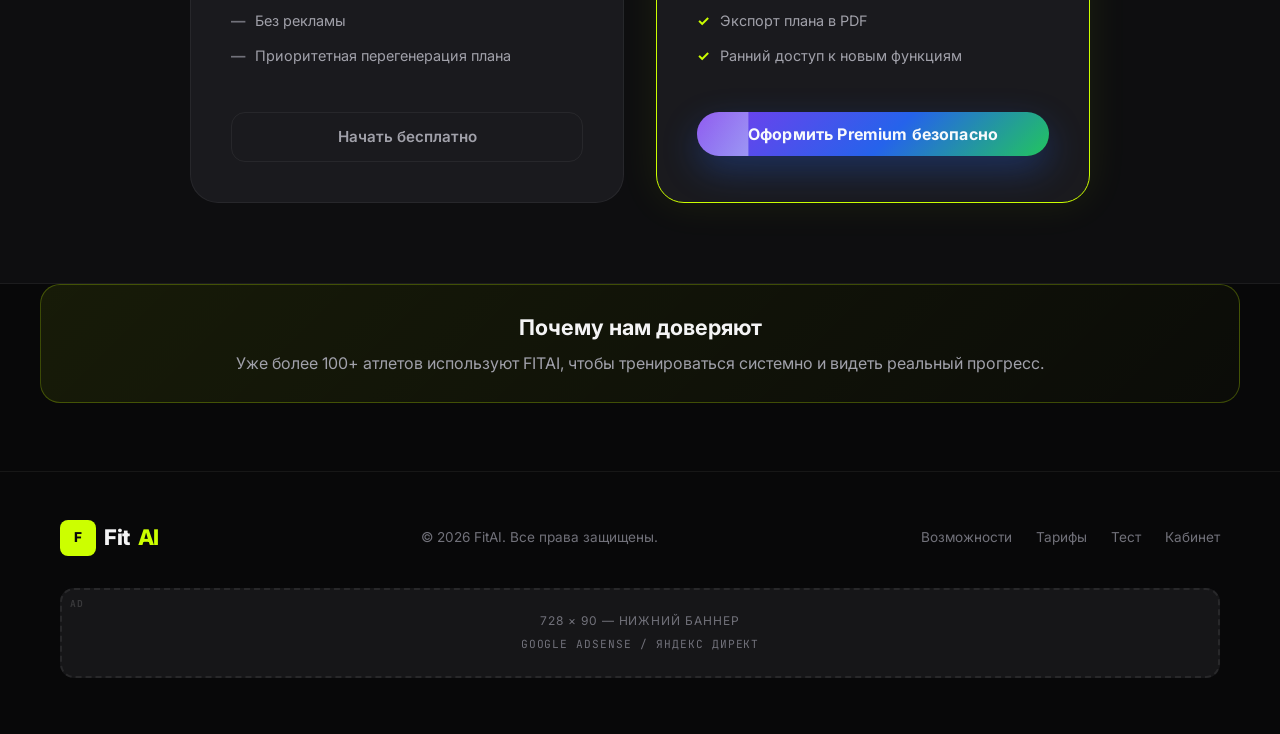
==== commit 142d5ebe: "update design and paywall" ====
--- a/index.html
+++ b/index.html
@@ -8,6 +8,7 @@
   <link rel="stylesheet" href="style.css">
 </head>
 <body>
+  <div class="status-badge" id="subscriptionStatus">Status: Free</div>
   <nav class="nav">
     <div class="container nav__inner">
       <a href="index.html" class="logo">
@@ -102,6 +103,33 @@
     </div>
   </header>
 
+  <section class="section benefits-section" id="benefits">
+    <div class="container">
+      <div class="section__header">
+        <p class="section__label">Преимущества</p>
+        <h2 class="section__title">Все, чтобы прогресс был предсказуемым</h2>
+        <p class="section__desc">FitAI объединяет ИИ-аналитику и практичный фитнес-подход, чтобы вы получали результат без хаоса.</p>
+      </div>
+      <div class="benefits-grid">
+        <article class="benefit-card">
+          <div class="benefit-card__icon">🧠</div>
+          <h3>Персональный план</h3>
+          <p>Тренировки и питание под вашу цель, уровень подготовки и ограничения в рационе.</p>
+        </article>
+        <article class="benefit-card">
+          <div class="benefit-card__icon">💬</div>
+          <h3>Поддержка 24/7</h3>
+          <p>Подсказки и корректировки доступны в любое время, чтобы вы не выпадали из режима.</p>
+        </article>
+        <article class="benefit-card">
+          <div class="benefit-card__icon">📈</div>
+          <h3>Результаты через 30 дней</h3>
+          <p>Еженедельный контроль прогресса и адаптация программы для стабильного роста формы.</p>
+        </article>
+      </div>
+    </div>
+  </section>
+
   <section class="section" id="features">
     <div class="container">
       <div class="section__header">
@@ -188,9 +216,16 @@
             <li>Экспорт плана в PDF</li>
             <li>Ранний доступ к новым функциям</li>
           </ul>
-          <button type="button" class="btn btn--primary btn--block" id="upgradePremium">Перейти на Premium</button>
-        </article>
-      </div>
+          <button type="button" class="btn btn--primary btn--block paywall-btn" id="pay-button">Оформить Premium безопасно</button>
+        </article>
+      </div>
+    </div>
+  </section>
+
+  <section class="trust-strip">
+    <div class="container trust-strip__inner">
+      <h3>Почему нам доверяют</h3>
+      <p>Уже более 100+ атлетов используют FITAI, чтобы тренироваться системно и видеть реальный прогресс.</p>
     </div>
   </section>
 
@@ -217,34 +252,22 @@
     </div>
   </footer>
 
+  <script src="script.js"></script>
   <script>
     (function () {
-      const PREMIUM_KEY = 'fitai_premium';
-
-      function applyPremiumState() {
-        const isPremium = localStorage.getItem(PREMIUM_KEY) === 'true';
-        document.querySelectorAll('[data-premium-hide]').forEach(function (el) {
-          el.classList.toggle('ad-slot--hidden', isPremium);
-        });
-      }
-
       document.getElementById('navToggle')?.addEventListener('click', function () {
         document.getElementById('navLinks').classList.toggle('is-open');
       });
 
-      document.getElementById('upgradePremium')?.addEventListener('click', function () {
-        localStorage.setItem(PREMIUM_KEY, 'true');
-        applyPremiumState();
-        alert('Добро пожаловать в FitAI Premium! Реклама скрыта во всём приложении.');
+      document.getElementById('pay-button')?.addEventListener('click', function () {
+        window.FitAIAuth.makePayment();
       });
 
       document.querySelectorAll('[data-plan="free"]').forEach(function (btn) {
         btn.addEventListener('click', function () {
-          localStorage.setItem(PREMIUM_KEY, 'false');
+          window.FitAIAuth.setFreePlan();
         });
       });
-
-      applyPremiumState();
     })();
   </script>
 </body>
--- a/style.css
+++ b/style.css
@@ -1,5 +1,5 @@
 /* FitAI — Dark Athletic Design System */
-@import url('https://fonts.googleapis.com/css2?family=Outfit:wght@300;400;500;600;700;800&family=JetBrains+Mono:wght@400;500&display=swap');
+@import url('https://fonts.googleapis.com/css2?family=Inter:wght@400;500;600;700;800&family=JetBrains+Mono:wght@400;500&display=swap');
 
 :root {
   --bg-deep: #080809;
@@ -23,7 +23,7 @@
   --radius-xl: 28px;
   --shadow-card: 0 4px 24px rgba(0, 0, 0, 0.4);
   --shadow-glow: 0 0 40px rgba(204, 255, 0, 0.08);
-  --font: 'Outfit', system-ui, sans-serif;
+  --font: 'Inter', system-ui, sans-serif;
   --font-mono: 'JetBrains Mono', monospace;
   --nav-height: 72px;
   --transition: 0.25s cubic-bezier(0.4, 0, 0.2, 1);
@@ -207,6 +207,52 @@
   transform: none !important;
 }
 
+.paywall-btn {
+  position: relative;
+  overflow: hidden;
+  border: 0;
+  border-radius: 999px;
+  background: linear-gradient(135deg, #7c3aed 0%, #2563eb 55%, #22c55e 100%);
+  color: #f8fafc;
+  box-shadow: 0 14px 36px rgba(37, 99, 235, 0.32);
+  transition: transform var(--transition), box-shadow var(--transition), filter var(--transition);
+}
+
+.paywall-btn::before {
+  content: '';
+  position: absolute;
+  inset: -2px;
+  background: linear-gradient(120deg, rgba(255, 255, 255, 0.42), transparent 34%, transparent 66%, rgba(255, 255, 255, 0.42));
+  transform: translateX(-85%);
+  transition: transform 0.5s ease;
+}
+
+.paywall-btn:hover {
+  transform: translateY(-2px) scale(1.01);
+  box-shadow: 0 18px 44px rgba(124, 58, 237, 0.4);
+  filter: saturate(1.12);
+  animation: payButtonPulse 1.05s ease-in-out infinite alternate;
+}
+
+.paywall-btn:hover::before {
+  transform: translateX(85%);
+}
+
+.paywall-btn:active {
+  transform: translateY(0);
+}
+
+#pay-button {
+  font-size: 1rem;
+  font-weight: 700;
+  letter-spacing: 0.01em;
+}
+
+@keyframes payButtonPulse {
+  from { box-shadow: 0 12px 30px rgba(37, 99, 235, 0.28); }
+  to { box-shadow: 0 22px 48px rgba(124, 58, 237, 0.46); }
+}
+
 /* ——— Hero ——— */
 .hero {
   padding: calc(var(--nav-height) + 4rem) 0 5rem;
@@ -440,6 +486,53 @@
 /* ——— Sections ——— */
 .section {
   padding: 5rem 0;
+}
+
+.benefits-section {
+  padding-top: 0.5rem;
+  padding-bottom: 5.5rem;
+}
+
+.benefits-grid {
+  display: grid;
+  grid-template-columns: repeat(3, 1fr);
+  gap: 1.2rem;
+}
+
+.benefit-card {
+  background: linear-gradient(170deg, var(--bg-card) 0%, #1d1d22 100%);
+  border: 1px solid var(--border);
+  border-radius: var(--radius-lg);
+  padding: 1.8rem;
+  transition: transform var(--transition), border-color var(--transition), box-shadow var(--transition);
+}
+
+.benefit-card:hover {
+  transform: translateY(-4px);
+  border-color: var(--border-accent);
+  box-shadow: 0 14px 30px rgba(0, 0, 0, 0.25);
+}
+
+.benefit-card__icon {
+  width: 50px;
+  height: 50px;
+  border-radius: var(--radius-md);
+  display: flex;
+  align-items: center;
+  justify-content: center;
+  background: var(--accent-dim);
+  margin-bottom: 1rem;
+  font-size: 1.35rem;
+}
+
+.benefit-card h3 {
+  font-size: 1.1rem;
+  margin-bottom: 0.45rem;
+}
+
+.benefit-card p {
+  color: var(--text-secondary);
+  font-size: 0.92rem;
 }
 
 .section__header {
@@ -621,6 +714,28 @@
   border-top: 1px solid var(--border);
 }
 
+.trust-strip {
+  padding: 0 0 4.25rem;
+}
+
+.trust-strip__inner {
+  padding: 1.6rem 1.8rem;
+  border-radius: var(--radius-lg);
+  border: 1px solid var(--border-accent);
+  background: linear-gradient(135deg, rgba(204, 255, 0, 0.08), rgba(204, 255, 0, 0.02));
+  text-align: center;
+}
+
+.trust-strip__inner h3 {
+  font-size: 1.35rem;
+  margin-bottom: 0.35rem;
+}
+
+.trust-strip__inner p {
+  color: var(--text-secondary);
+  font-size: 1rem;
+}
+
 .footer__grid {
   display: flex;
   justify-content: space-between;
@@ -1149,9 +1264,60 @@
 
 .text-accent { color: var(--accent); }
 
+.status-badge {
+  position: fixed;
+  top: 1rem;
+  right: 1rem;
+  z-index: 2000;
+  padding: 0.45rem 0.8rem;
+  border-radius: 999px;
+  background: rgba(15, 23, 42, 0.85);
+  border: 1px solid rgba(148, 163, 184, 0.35);
+  color: #e2e8f0;
+  font-size: 0.78rem;
+  font-weight: 600;
+  letter-spacing: 0.02em;
+  backdrop-filter: blur(8px);
+}
+
+.status-badge--premium {
+  background: rgba(67, 56, 202, 0.9);
+  border-color: rgba(167, 139, 250, 0.7);
+  color: #f8fafc;
+}
+
+.toast {
+  position: fixed;
+  right: 1rem;
+  bottom: 1rem;
+  z-index: 2200;
+  max-width: 320px;
+  padding: 0.8rem 1rem;
+  border-radius: var(--radius-md);
+  border: 1px solid rgba(34, 197, 94, 0.45);
+  background: rgba(8, 12, 10, 0.96);
+  color: #dcfce7;
+  font-size: 0.88rem;
+  font-weight: 600;
+  box-shadow: 0 12px 34px rgba(0, 0, 0, 0.45);
+  transform: translateY(14px);
+  opacity: 0;
+  transition: transform 0.24s ease, opacity 0.24s ease;
+}
+
+.toast--success {
+  border-color: rgba(34, 197, 94, 0.55);
+}
+
+.toast.is-visible {
+  transform: translateY(0);
+  opacity: 1;
+}
+
 /* ——— Responsive ——— */
 @media (max-width: 1024px) {
   .features__grid { grid-template-columns: repeat(2, 1fr); }
+  .benefits-grid { grid-template-columns: repeat(2, 1fr); }
   .dashboard__layout { grid-template-columns: 1fr; }
   .dashboard__sidebar .dash-card { position: static; }
 }
@@ -1179,6 +1345,7 @@
   .hero__stats { gap: 1.5rem; }
 
   .features__grid { grid-template-columns: 1fr; }
+  .benefits-grid { grid-template-columns: 1fr; gap: 1rem; }
   .pricing__grid { grid-template-columns: 1fr; }
 
   .quiz__options--grid-2 { grid-template-columns: 1fr; }
@@ -1199,6 +1366,8 @@
   }
 
   .dashboard-header__top { flex-direction: column; }
+  .trust-strip__inner { padding: 1.3rem 1.1rem; }
+  .trust-strip__inner h3 { font-size: 1.2rem; }
 }
 
 @media (max-width: 480px) {
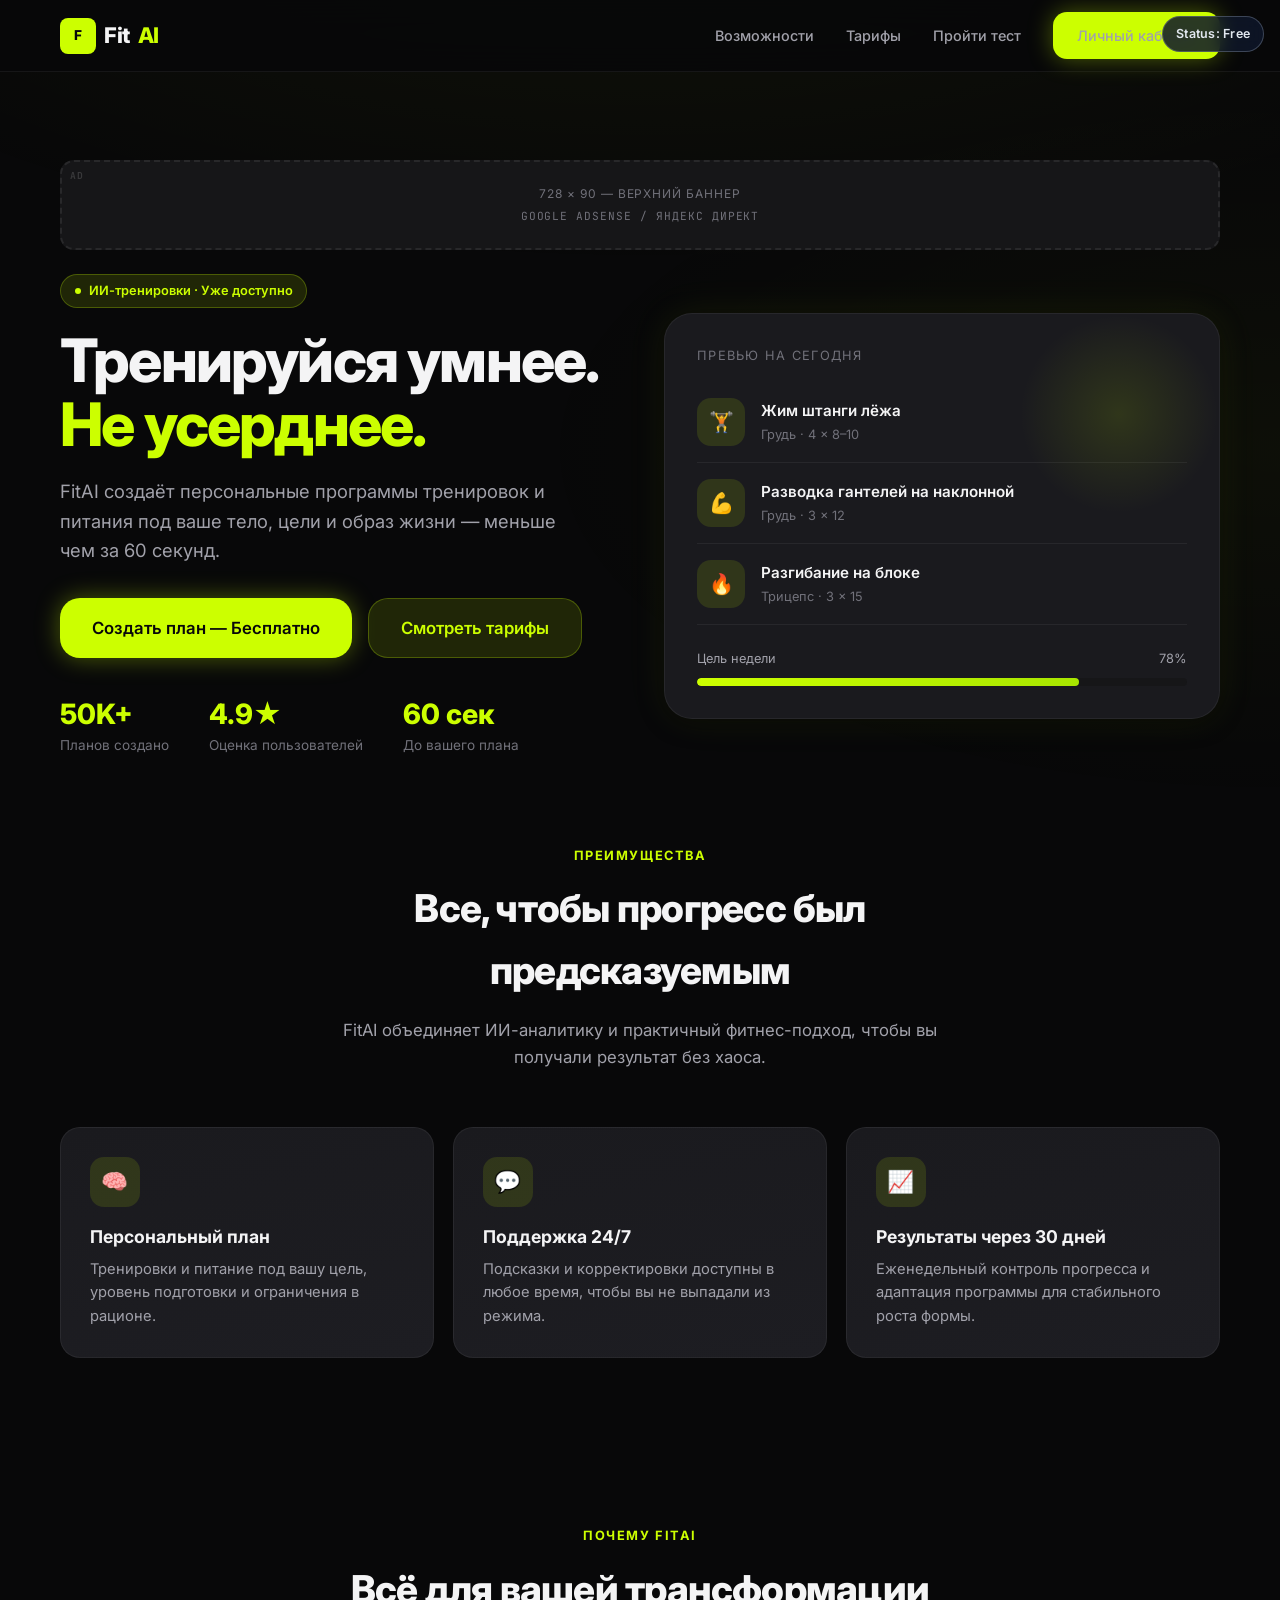
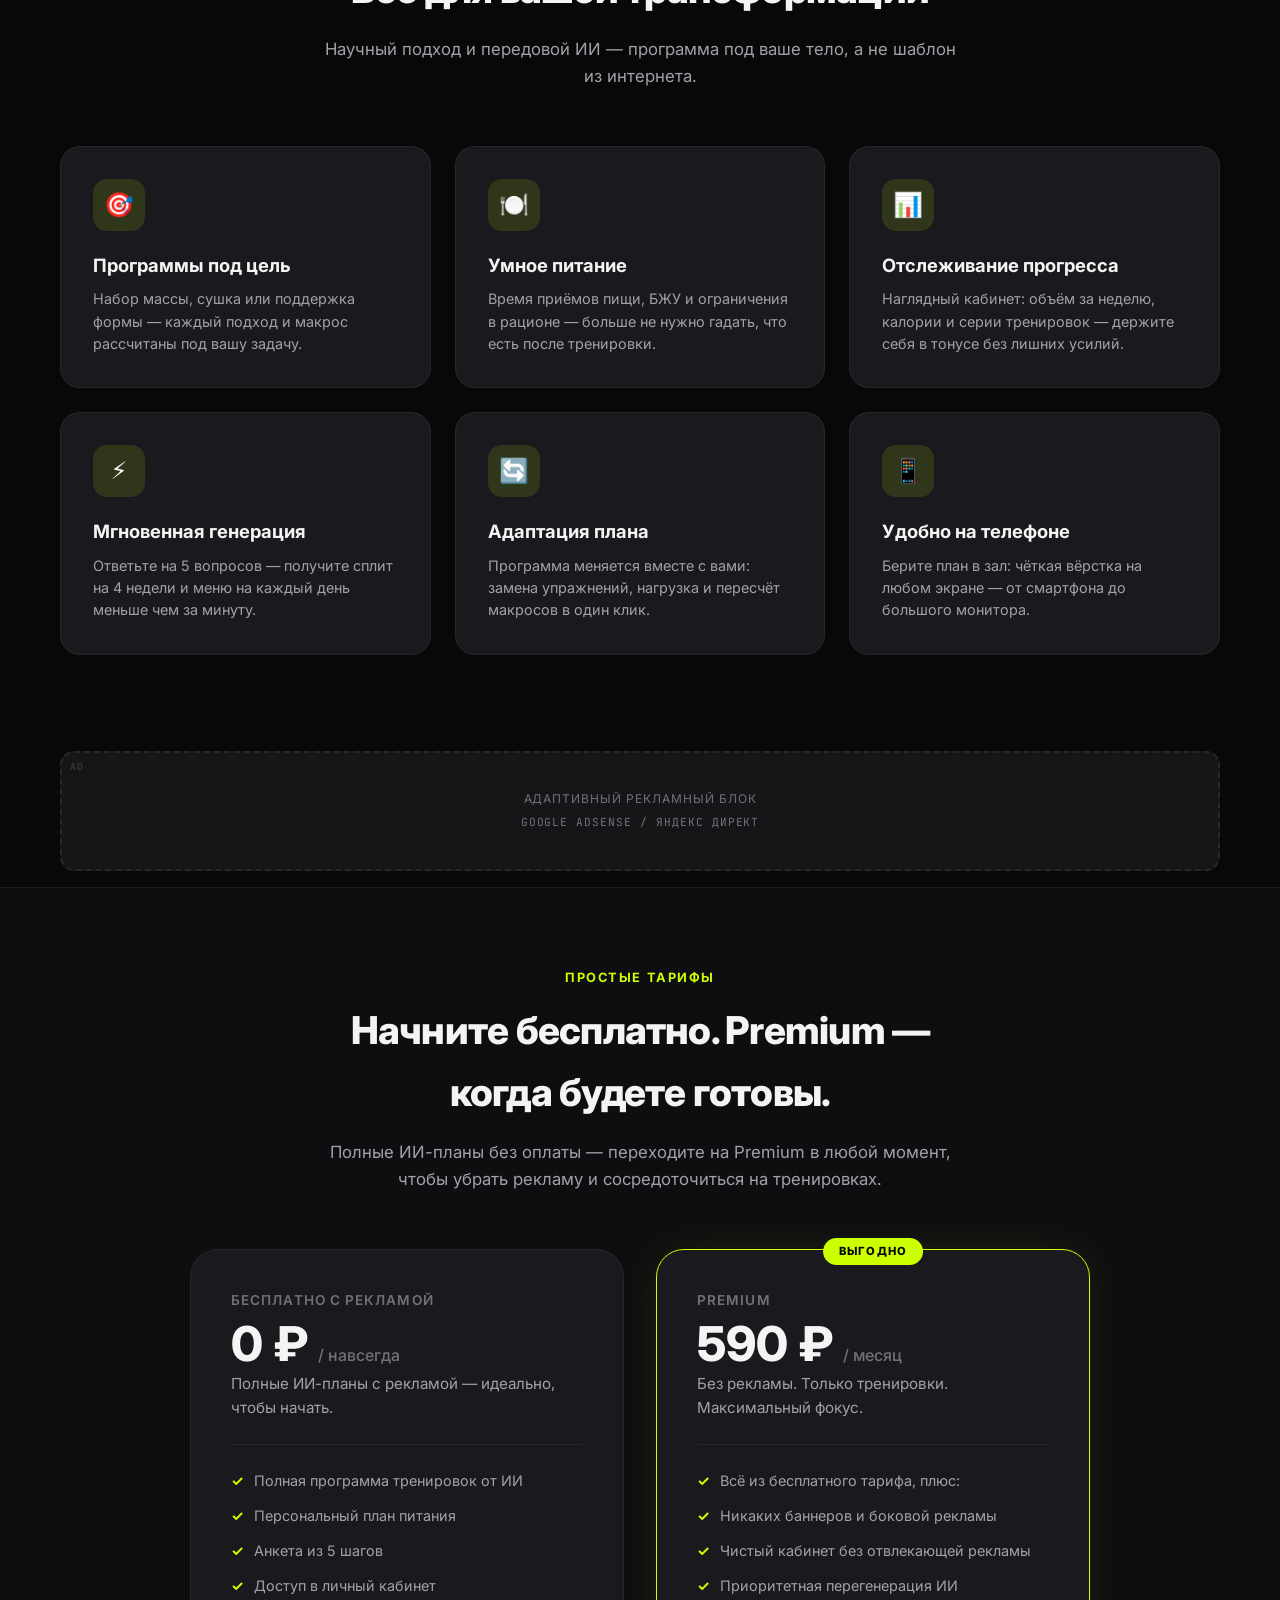
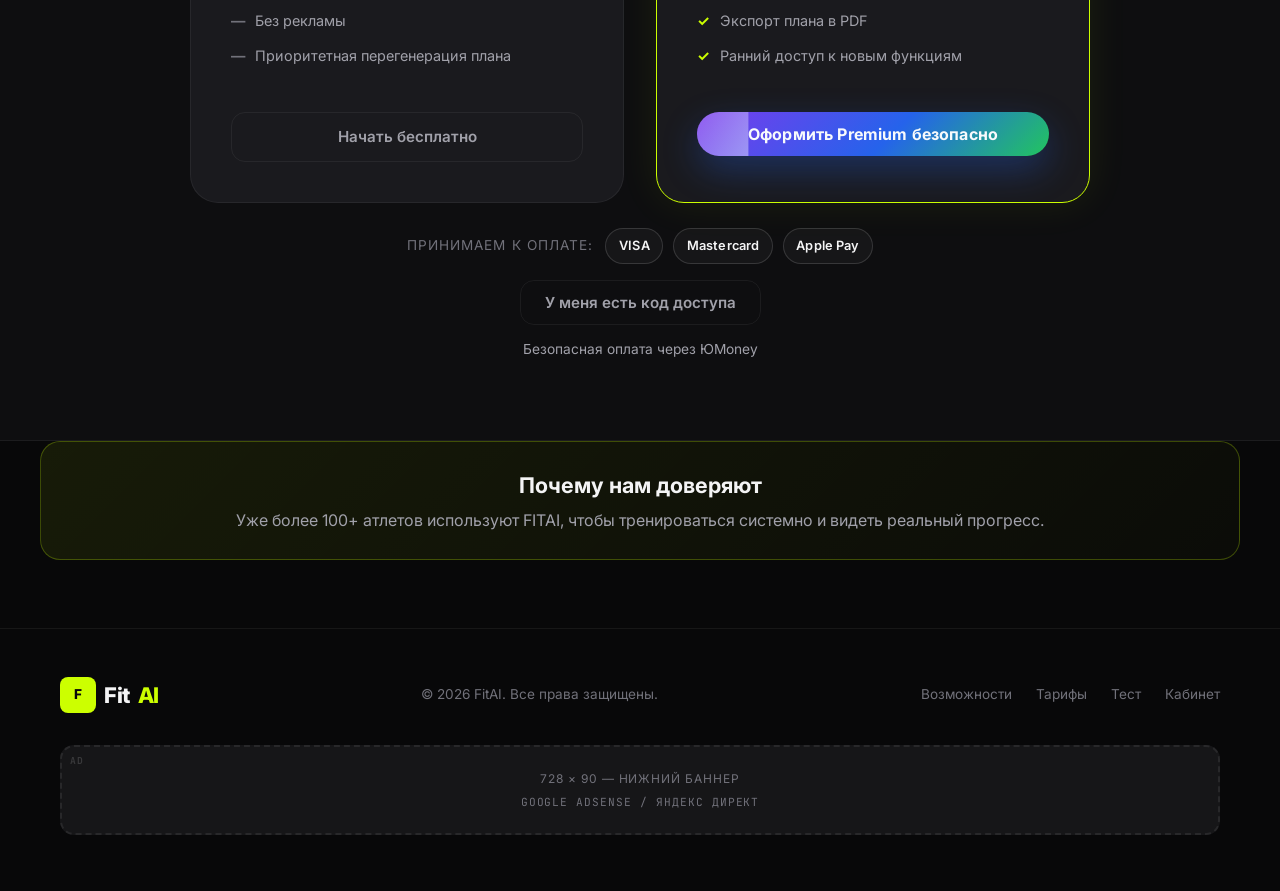
==== commit ebf57ab9: "add code activation system" ====
--- a/index.html
+++ b/index.html
@@ -219,8 +219,30 @@
           <button type="button" class="btn btn--primary btn--block paywall-btn" id="pay-button">Оформить Premium безопасно</button>
         </article>
       </div>
+      <div class="payment-methods" aria-label="Поддерживаемые платежные системы">
+        <span class="payment-methods__label">Принимаем к оплате:</span>
+        <div class="payment-methods__list">
+          <span class="payment-chip">VISA</span>
+          <span class="payment-chip">Mastercard</span>
+          <span class="payment-chip">Apple Pay</span>
+        </div>
+      </div>
+      <div class="access-code-cta">
+        <button type="button" class="btn btn--ghost" id="openCodeModal">У меня есть код доступа</button>
+      </div>
+      <p class="payment-security-note">Безопасная оплата через ЮMoney</p>
     </div>
   </section>
+
+  <div class="modal-overlay" id="codeModal" aria-hidden="true">
+    <div class="code-modal" role="dialog" aria-modal="true" aria-labelledby="codeModalTitle">
+      <button type="button" class="code-modal__close" id="closeCodeModal" aria-label="Закрыть окно">×</button>
+      <h3 id="codeModalTitle">Активация кода доступа</h3>
+      <p>Введите промокод, чтобы открыть Premium-доступ без оплаты.</p>
+      <input type="text" id="accessCodeInput" class="code-modal__input" placeholder="Введите код, например FITAI2026" autocomplete="off">
+      <button type="button" class="btn btn--primary btn--block" id="activateCodeBtn">Активировать</button>
+    </div>
+  </div>
 
   <section class="trust-strip">
     <div class="container trust-strip__inner">
@@ -260,7 +282,45 @@
       });
 
       document.getElementById('pay-button')?.addEventListener('click', function () {
-        window.FitAIAuth.makePayment();
+        window.FitAIAuth.initiatePayment();
+      });
+
+      const codeModal = document.getElementById('codeModal');
+      const openCodeModalBtn = document.getElementById('openCodeModal');
+      const closeCodeModalBtn = document.getElementById('closeCodeModal');
+      const activateCodeBtn = document.getElementById('activateCodeBtn');
+      const accessCodeInput = document.getElementById('accessCodeInput');
+
+      function openCodeModal() {
+        codeModal.classList.add('is-open');
+        codeModal.setAttribute('aria-hidden', 'false');
+        setTimeout(function () {
+          accessCodeInput?.focus();
+        }, 60);
+      }
+
+      function closeCodeModal() {
+        codeModal.classList.remove('is-open');
+        codeModal.setAttribute('aria-hidden', 'true');
+      }
+
+      openCodeModalBtn?.addEventListener('click', openCodeModal);
+      closeCodeModalBtn?.addEventListener('click', closeCodeModal);
+
+      codeModal?.addEventListener('click', function (event) {
+        if (event.target === codeModal) closeCodeModal();
+      });
+
+      activateCodeBtn?.addEventListener('click', function () {
+        const ok = window.FitAIAuth.activateCode((accessCodeInput?.value || '').trim());
+        if (ok) closeCodeModal();
+      });
+
+      accessCodeInput?.addEventListener('keydown', function (event) {
+        if (event.key === 'Enter') {
+          event.preventDefault();
+          activateCodeBtn?.click();
+        }
       });
 
       document.querySelectorAll('[data-plan="free"]').forEach(function (btn) {
--- a/style.css
+++ b/style.css
@@ -708,6 +708,123 @@
   margin-top: 2rem;
 }
 
+.payment-methods {
+  margin-top: 1.6rem;
+  display: flex;
+  flex-wrap: wrap;
+  align-items: center;
+  gap: 0.75rem;
+  justify-content: center;
+}
+
+.payment-methods__label {
+  font-size: 0.85rem;
+  color: var(--text-muted);
+  text-transform: uppercase;
+  letter-spacing: 0.08em;
+}
+
+.payment-methods__list {
+  display: flex;
+  flex-wrap: wrap;
+  gap: 0.6rem;
+}
+
+.payment-chip {
+  padding: 0.4rem 0.8rem;
+  border-radius: 999px;
+  border: 1px solid rgba(255, 255, 255, 0.14);
+  background: var(--bg-elevated);
+  color: var(--text-primary);
+  font-size: 0.8rem;
+  font-weight: 600;
+  letter-spacing: 0.01em;
+}
+
+.payment-security-note {
+  margin-top: 0.85rem;
+  text-align: center;
+  color: var(--text-secondary);
+  font-size: 0.86rem;
+}
+
+.access-code-cta {
+  margin-top: 1rem;
+  display: flex;
+  justify-content: center;
+}
+
+.modal-overlay {
+  position: fixed;
+  inset: 0;
+  z-index: 2100;
+  background: rgba(2, 6, 23, 0.72);
+  backdrop-filter: blur(5px);
+  display: flex;
+  align-items: center;
+  justify-content: center;
+  padding: 1rem;
+  opacity: 0;
+  pointer-events: none;
+  transition: opacity var(--transition);
+}
+
+.modal-overlay.is-open {
+  opacity: 1;
+  pointer-events: auto;
+}
+
+.code-modal {
+  width: 100%;
+  max-width: 430px;
+  background: linear-gradient(165deg, var(--bg-card), #11151d);
+  border: 1px solid var(--border-accent);
+  border-radius: var(--radius-lg);
+  padding: 1.4rem;
+  box-shadow: 0 24px 50px rgba(0, 0, 0, 0.45);
+  position: relative;
+}
+
+.code-modal h3 {
+  font-size: 1.15rem;
+  margin-bottom: 0.45rem;
+}
+
+.code-modal p {
+  color: var(--text-secondary);
+  font-size: 0.9rem;
+  margin-bottom: 1rem;
+}
+
+.code-modal__input {
+  width: 100%;
+  margin-bottom: 0.85rem;
+  padding: 0.85rem 1rem;
+  border-radius: var(--radius-md);
+  border: 1px solid rgba(255, 255, 255, 0.14);
+  background: var(--bg-elevated);
+  color: var(--text-primary);
+  font-size: 0.95rem;
+}
+
+.code-modal__input:focus {
+  outline: none;
+  border-color: var(--accent);
+}
+
+.code-modal__close {
+  position: absolute;
+  top: 0.5rem;
+  right: 0.55rem;
+  color: var(--text-muted);
+  font-size: 1.35rem;
+  line-height: 1;
+}
+
+.code-modal__close:hover {
+  color: var(--text-primary);
+}
+
 /* ——— Footer ——— */
 .footer {
   padding: 3rem 0 2rem;
@@ -1309,6 +1426,11 @@
   border-color: rgba(34, 197, 94, 0.55);
 }
 
+.toast--error {
+  border-color: rgba(239, 68, 68, 0.65);
+  color: #fecaca;
+}
+
 .toast.is-visible {
   transform: translateY(0);
   opacity: 1;
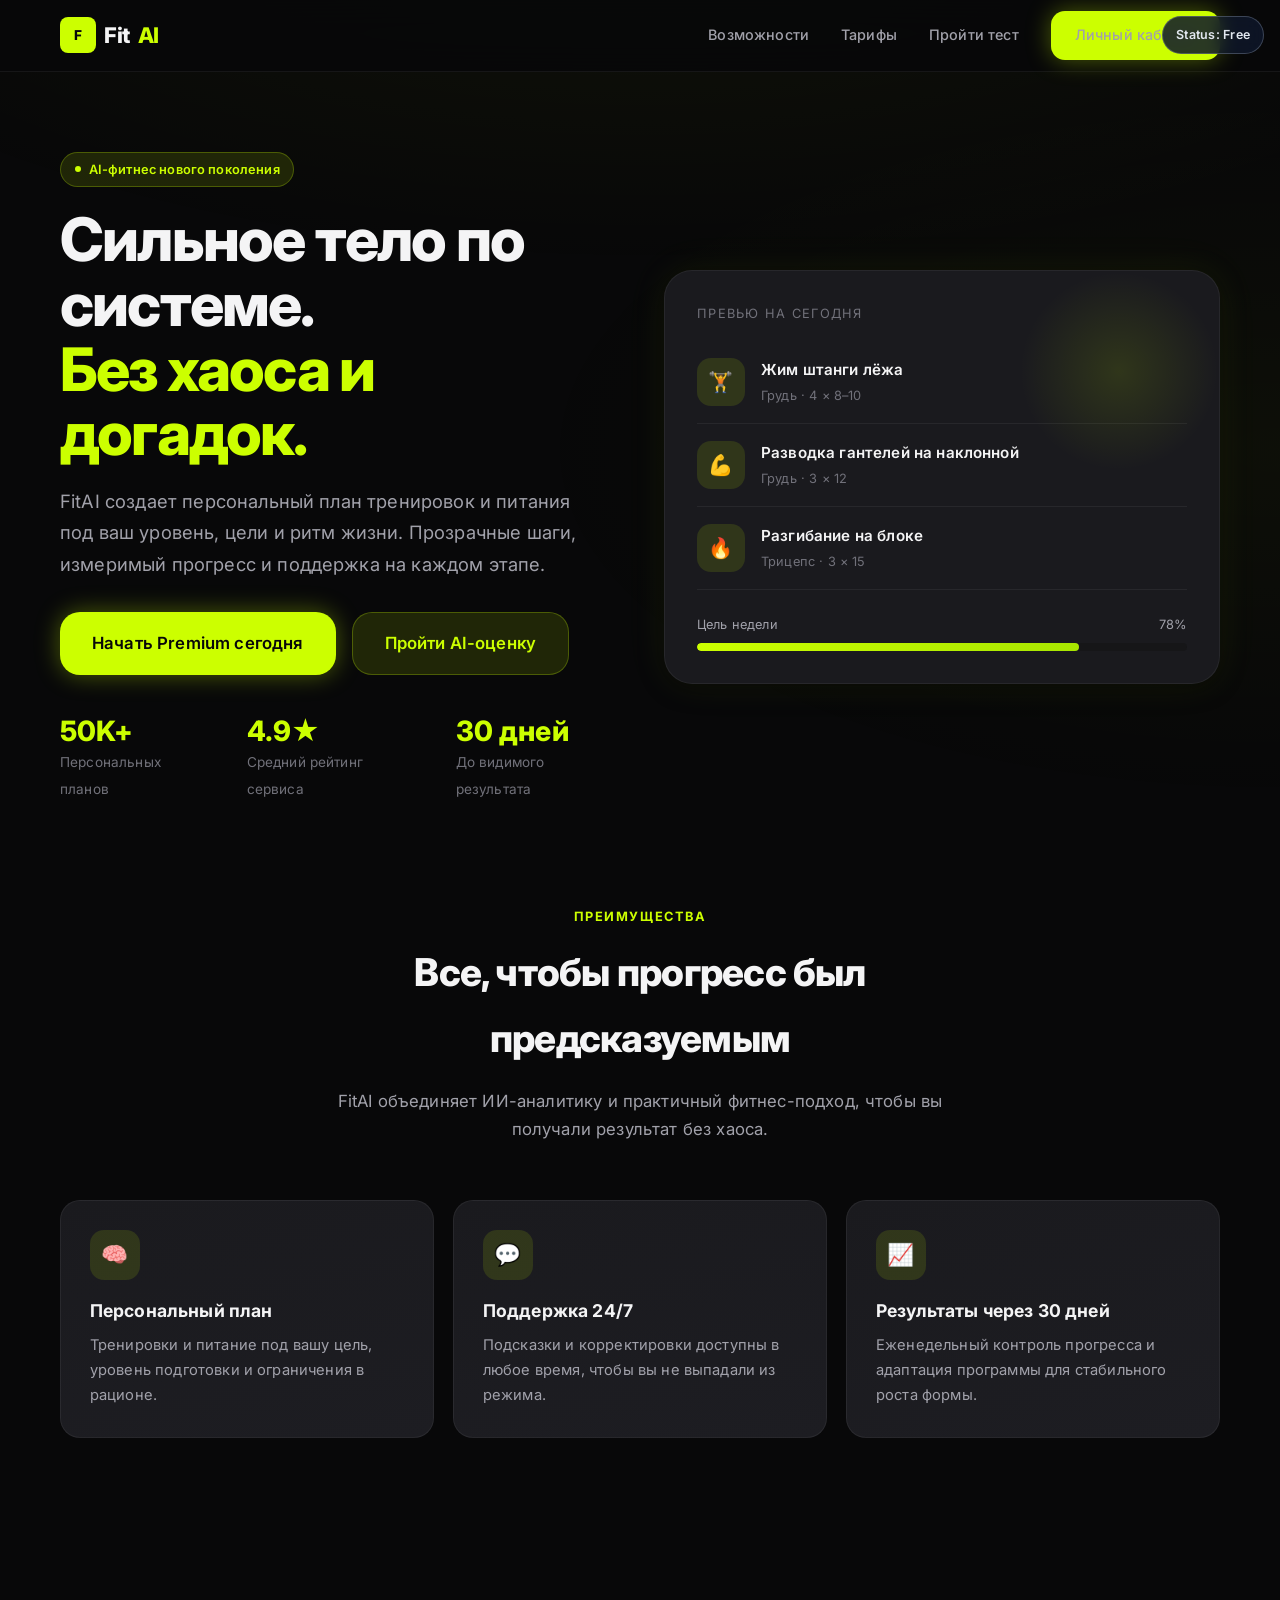
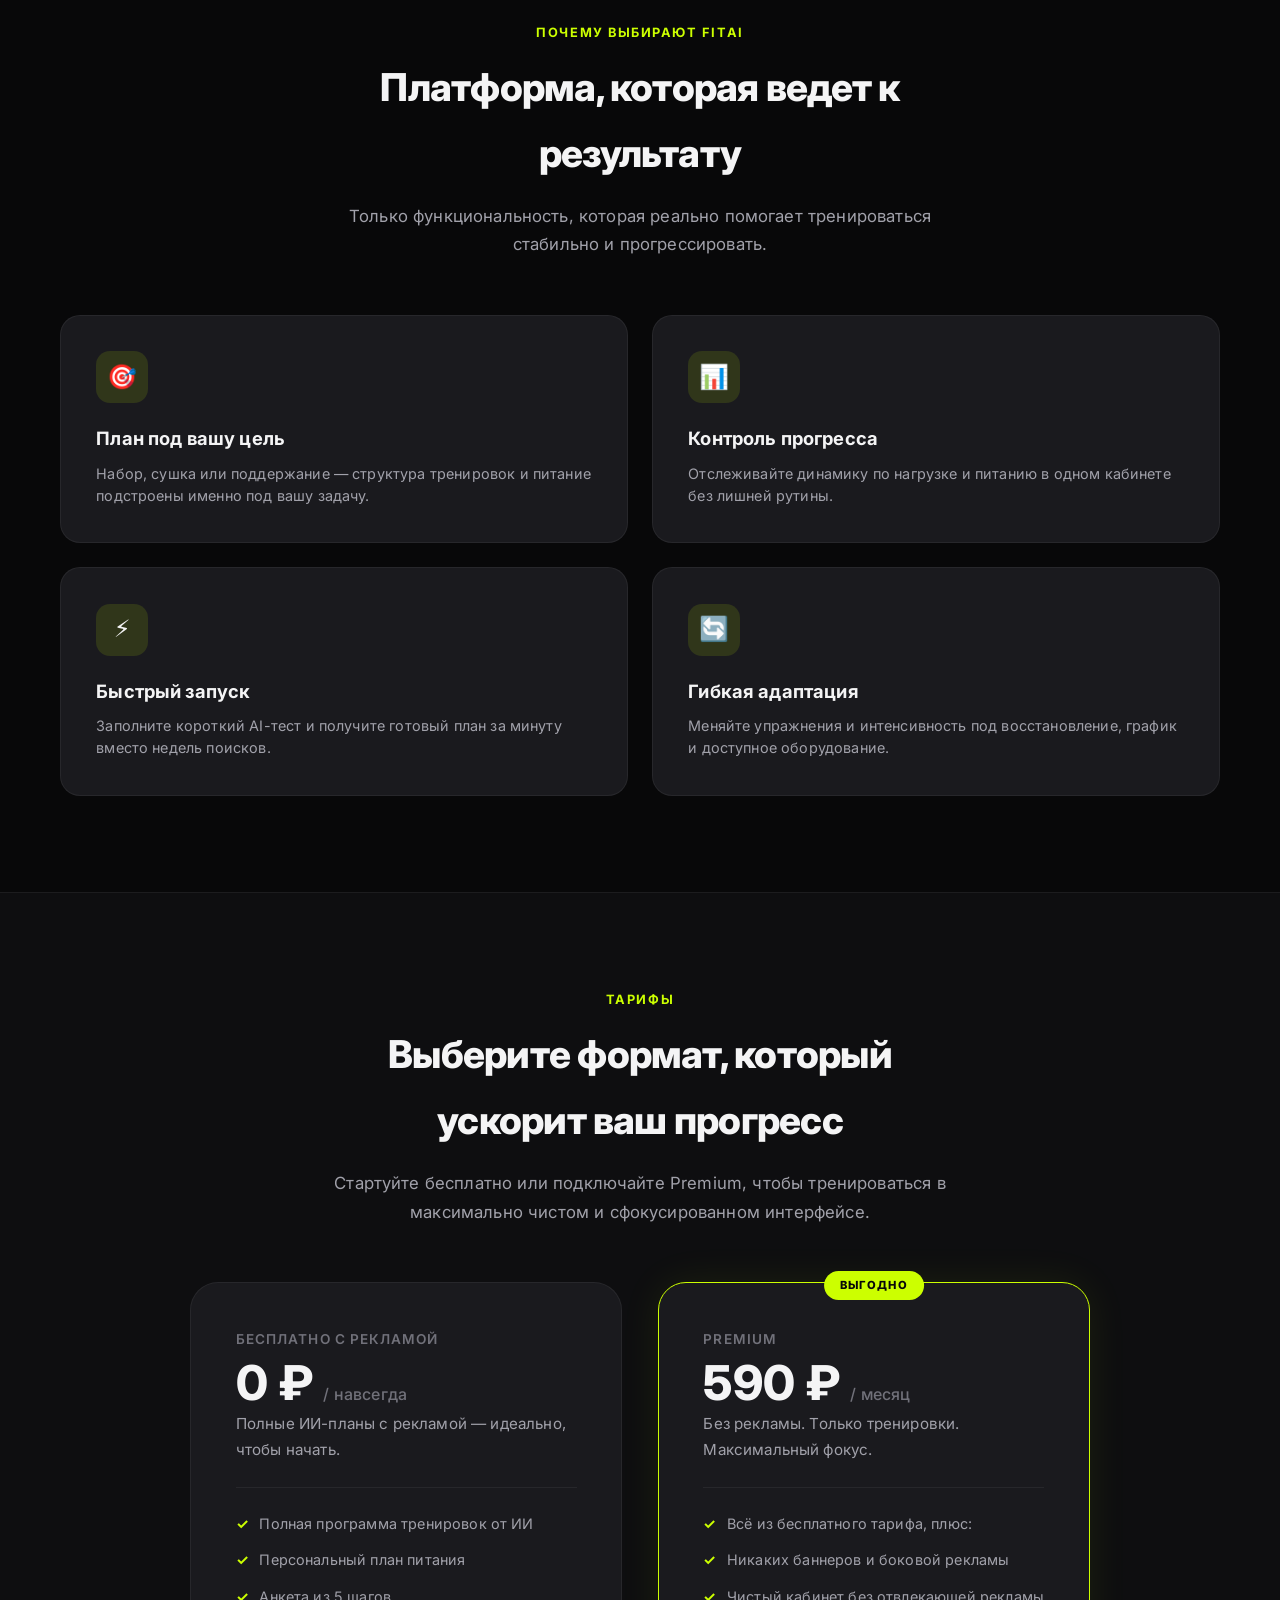
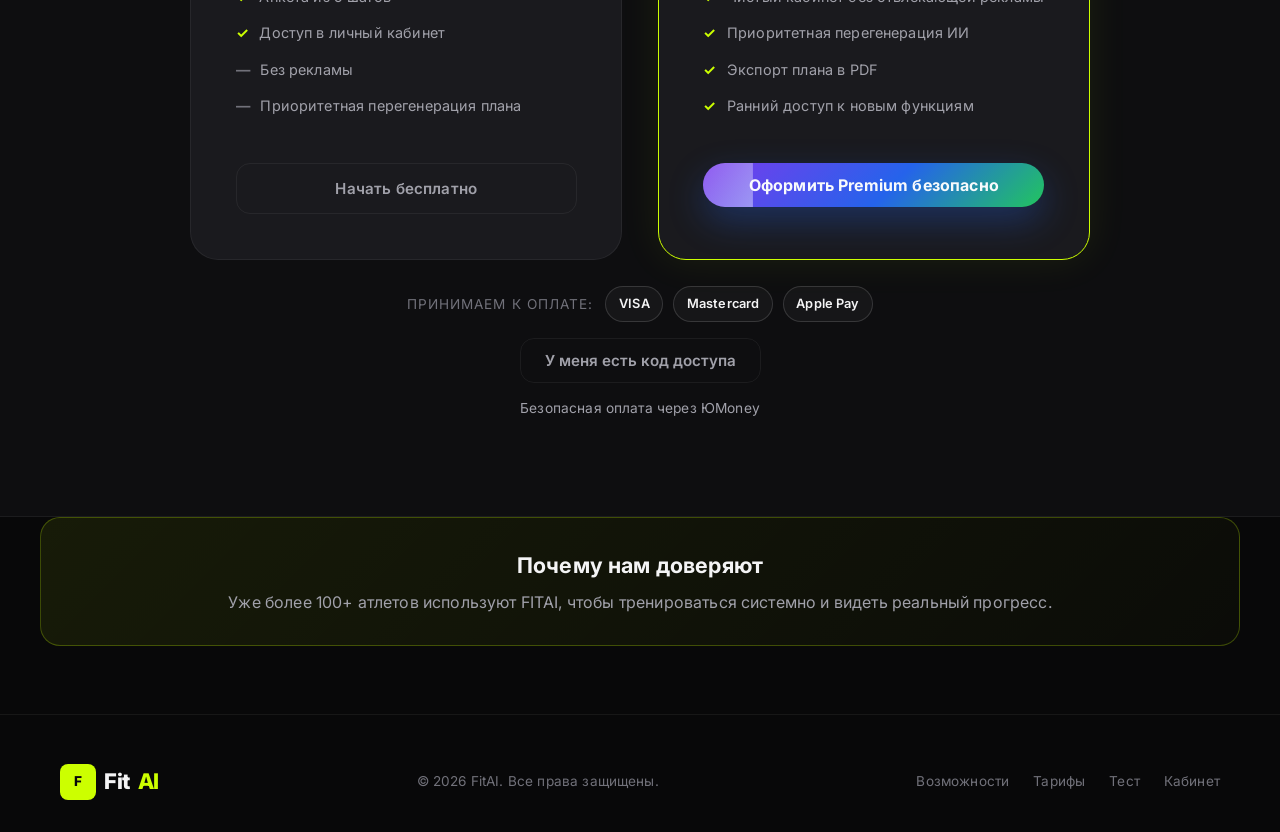
==== commit 35741979: "update ui" ====
--- a/index.html
+++ b/index.html
@@ -29,42 +29,45 @@
 
   <header class="hero">
     <div class="container">
-      <div class="ad-slot ad-slot--banner" data-ad="top-banner" data-premium-hide>
-        <span>728 × 90 — верхний баннер</span>
-        <span class="ad-slot__provider">Google AdSense / Яндекс Директ</span>
+      <div class="premium-welcome" id="premiumWelcome" aria-hidden="true">
+        <div>
+          <strong>Добро пожаловать обратно, Premium-атлет!</strong>
+          <p>Ваш доступ активен. Продолжайте прогресс с персональным AI-планом.</p>
+        </div>
+        <a href="dashboard.html" class="btn btn--primary">Открыть dashboard</a>
       </div>
 
       <div class="hero__grid">
-        <div class="hero__content">
-          <div class="hero__badge">ИИ-тренировки · Уже доступно</div>
+        <div class="hero__content" data-reveal>
+          <div class="hero__badge">AI-фитнес нового поколения</div>
           <h1 class="hero__title">
-            Тренируйся умнее.
-            <span>Не усерднее.</span>
+            Сильное тело по системе.
+            <span>Без хаоса и догадок.</span>
           </h1>
           <p class="hero__subtitle">
-            FitAI создаёт персональные программы тренировок и питания под ваше тело, цели и образ жизни — меньше чем за 60 секунд.
+            FitAI создает персональный план тренировок и питания под ваш уровень, цели и ритм жизни. Прозрачные шаги, измеримый прогресс и поддержка на каждом этапе.
           </p>
           <div class="hero__actions">
-            <a href="quiz.html" class="btn btn--primary btn--lg">Создать план — Бесплатно</a>
-            <a href="#pricing" class="btn btn--outline btn--lg">Смотреть тарифы</a>
+            <a href="#pricing" class="btn btn--primary btn--lg">Начать Premium сегодня</a>
+            <a href="quiz.html" class="btn btn--outline btn--lg">Пройти AI-оценку</a>
           </div>
           <div class="hero__stats">
             <div class="hero__stat">
               <strong>50K+</strong>
-              <span>Планов создано</span>
+              <span>Персональных планов</span>
             </div>
             <div class="hero__stat">
               <strong>4.9★</strong>
-              <span>Оценка пользователей</span>
+              <span>Средний рейтинг сервиса</span>
             </div>
             <div class="hero__stat">
-              <strong>60 сек</strong>
-              <span>До вашего плана</span>
+              <strong>30 дней</strong>
+              <span>До видимого результата</span>
             </div>
           </div>
         </div>
 
-        <div class="hero__visual">
+        <div class="hero__visual" data-reveal>
           <div class="hero__card">
             <p style="font-size:0.8rem;color:var(--text-muted);margin-bottom:1rem;text-transform:uppercase;letter-spacing:0.1em;">Превью на сегодня</p>
             <div class="hero__workout-item">
@@ -104,7 +107,7 @@
   </header>
 
   <section class="section benefits-section" id="benefits">
-    <div class="container">
+    <div class="container" data-reveal>
       <div class="section__header">
         <p class="section__label">Преимущества</p>
         <h2 class="section__title">Все, чтобы прогресс был предсказуемым</h2>
@@ -131,61 +134,44 @@
   </section>
 
   <section class="section" id="features">
-    <div class="container">
+    <div class="container" data-reveal>
       <div class="section__header">
-        <p class="section__label">Почему FitAI</p>
-        <h2 class="section__title">Всё для вашей трансформации</h2>
-        <p class="section__desc">Научный подход и передовой ИИ — программа под ваше тело, а не шаблон из интернета.</p>
+        <p class="section__label">Почему выбирают FitAI</p>
+        <h2 class="section__title">Платформа, которая ведет к результату</h2>
+        <p class="section__desc">Только функциональность, которая реально помогает тренироваться стабильно и прогрессировать.</p>
       </div>
 
       <div class="features__grid">
         <article class="feature-card">
           <div class="feature-card__icon">🎯</div>
-          <h3>Программы под цель</h3>
-          <p>Набор массы, сушка или поддержка формы — каждый подход и макрос рассчитаны под вашу задачу.</p>
-        </article>
-        <article class="feature-card">
-          <div class="feature-card__icon">🍽️</div>
-          <h3>Умное питание</h3>
-          <p>Время приёмов пищи, БЖУ и ограничения в рационе — больше не нужно гадать, что есть после тренировки.</p>
+          <h3>План под вашу цель</h3>
+          <p>Набор, сушка или поддержание — структура тренировок и питание подстроены именно под вашу задачу.</p>
         </article>
         <article class="feature-card">
           <div class="feature-card__icon">📊</div>
-          <h3>Отслеживание прогресса</h3>
-          <p>Наглядный кабинет: объём за неделю, калории и серии тренировок — держите себя в тонусе без лишних усилий.</p>
+          <h3>Контроль прогресса</h3>
+          <p>Отслеживайте динамику по нагрузке и питанию в одном кабинете без лишней рутины.</p>
         </article>
         <article class="feature-card">
           <div class="feature-card__icon">⚡</div>
-          <h3>Мгновенная генерация</h3>
-          <p>Ответьте на 5 вопросов — получите сплит на 4 недели и меню на каждый день меньше чем за минуту.</p>
+          <h3>Быстрый запуск</h3>
+          <p>Заполните короткий AI-тест и получите готовый план за минуту вместо недель поисков.</p>
         </article>
         <article class="feature-card">
           <div class="feature-card__icon">🔄</div>
-          <h3>Адаптация плана</h3>
-          <p>Программа меняется вместе с вами: замена упражнений, нагрузка и пересчёт макросов в один клик.</p>
-        </article>
-        <article class="feature-card">
-          <div class="feature-card__icon">📱</div>
-          <h3>Удобно на телефоне</h3>
-          <p>Берите план в зал: чёткая вёрстка на любом экране — от смартфона до большого монитора.</p>
+          <h3>Гибкая адаптация</h3>
+          <p>Меняйте упражнения и интенсивность под восстановление, график и доступное оборудование.</p>
         </article>
       </div>
     </div>
   </section>
 
-  <div class="container">
-    <div class="ad-slot ad-slot--inline" data-ad="mid-content" data-premium-hide>
-      <span>Адаптивный рекламный блок</span>
-      <span class="ad-slot__provider">Google AdSense / Яндекс Директ</span>
-    </div>
-  </div>
-
   <section class="section pricing" id="pricing">
-    <div class="container">
+    <div class="container" data-reveal>
       <div class="section__header">
-        <p class="section__label">Простые тарифы</p>
-        <h2 class="section__title">Начните бесплатно. Premium — когда будете готовы.</h2>
-        <p class="section__desc">Полные ИИ-планы без оплаты — переходите на Premium в любой момент, чтобы убрать рекламу и сосредоточиться на тренировках.</p>
+        <p class="section__label">Тарифы</p>
+        <h2 class="section__title">Выберите формат, который ускорит ваш прогресс</h2>
+        <p class="section__desc">Стартуйте бесплатно или подключайте Premium, чтобы тренироваться в максимально чистом и сфокусированном интерфейсе.</p>
       </div>
 
       <div class="pricing__grid">
@@ -245,7 +231,7 @@
   </div>
 
   <section class="trust-strip">
-    <div class="container trust-strip__inner">
+    <div class="container trust-strip__inner" data-reveal>
       <h3>Почему нам доверяют</h3>
       <p>Уже более 100+ атлетов используют FITAI, чтобы тренироваться системно и видеть реальный прогресс.</p>
     </div>
@@ -266,12 +252,6 @@
       </div>
     </div>
 
-    <div class="container">
-      <div class="ad-slot ad-slot--banner" data-ad="footer-banner" data-premium-hide style="margin-top:2rem;">
-        <span>728 × 90 — нижний баннер</span>
-        <span class="ad-slot__provider">Google AdSense / Яндекс Директ</span>
-      </div>
-    </div>
   </footer>
 
   <script src="script.js"></script>
--- a/style.css
+++ b/style.css
@@ -43,9 +43,10 @@
   font-family: var(--font);
   background: var(--bg-deep);
   color: var(--text-primary);
-  line-height: 1.6;
+  line-height: 1.7;
   min-height: 100vh;
   overflow-x: hidden;
+  letter-spacing: 0.01em;
 }
 
 body::before {
@@ -255,8 +256,29 @@
 
 /* ——— Hero ——— */
 .hero {
-  padding: calc(var(--nav-height) + 4rem) 0 5rem;
+  padding: calc(var(--nav-height) + 5rem) 0 6rem;
   position: relative;
+}
+
+.premium-welcome {
+  display: none;
+  margin-bottom: 2rem;
+  padding: 1rem 1.2rem;
+  border-radius: var(--radius-lg);
+  border: 1px solid var(--border-accent);
+  background: linear-gradient(135deg, rgba(204, 255, 0, 0.11), rgba(204, 255, 0, 0.03));
+  align-items: center;
+  justify-content: space-between;
+  gap: 1rem;
+}
+
+.premium-welcome.is-visible {
+  display: flex;
+}
+
+.premium-welcome p {
+  color: var(--text-secondary);
+  font-size: 0.9rem;
 }
 
 .hero__grid {
@@ -485,7 +507,7 @@
 
 /* ——— Sections ——— */
 .section {
-  padding: 5rem 0;
+  padding: 6rem 0;
 }
 
 .benefits-section {
@@ -565,7 +587,7 @@
 /* ——— Features Grid ——— */
 .features__grid {
   display: grid;
-  grid-template-columns: repeat(3, 1fr);
+  grid-template-columns: repeat(2, 1fr);
   gap: 1.5rem;
 }
 
@@ -573,7 +595,7 @@
   background: var(--bg-card);
   border: 1px solid var(--border);
   border-radius: var(--radius-lg);
-  padding: 2rem;
+  padding: 2.2rem;
   transition: all var(--transition);
   position: relative;
   overflow: hidden;
@@ -619,7 +641,7 @@
 .pricing__grid {
   display: grid;
   grid-template-columns: 1fr 1fr;
-  gap: 2rem;
+  gap: 2.2rem;
   max-width: 900px;
   margin: 0 auto;
 }
@@ -628,7 +650,7 @@
   background: var(--bg-card);
   border: 1px solid var(--border);
   border-radius: var(--radius-xl);
-  padding: 2.5rem;
+  padding: 2.8rem;
   position: relative;
   transition: all var(--transition);
 }
@@ -748,6 +770,17 @@
   font-size: 0.86rem;
 }
 
+[data-reveal] {
+  opacity: 0;
+  transform: translateY(16px);
+  transition: opacity 0.55s ease, transform 0.55s ease;
+}
+
+[data-reveal].is-visible {
+  opacity: 1;
+  transform: translateY(0);
+}
+
 .access-code-cta {
   margin-top: 1rem;
   display: flex;
@@ -836,7 +869,7 @@
 }
 
 .trust-strip__inner {
-  padding: 1.6rem 1.8rem;
+  padding: 1.8rem 2rem;
   border-radius: var(--radius-lg);
   border: 1px solid var(--border-accent);
   background: linear-gradient(135deg, rgba(204, 255, 0, 0.08), rgba(204, 255, 0, 0.02));
@@ -1438,7 +1471,7 @@
 
 /* ——— Responsive ——— */
 @media (max-width: 1024px) {
-  .features__grid { grid-template-columns: repeat(2, 1fr); }
+  .features__grid { grid-template-columns: 1fr; }
   .benefits-grid { grid-template-columns: repeat(2, 1fr); }
   .dashboard__layout { grid-template-columns: 1fr; }
   .dashboard__sidebar .dash-card { position: static; }
@@ -1464,9 +1497,8 @@
 
   .hero__grid { grid-template-columns: 1fr; }
   .hero__visual { order: -1; }
-  .hero__stats { gap: 1.5rem; }
-
-  .features__grid { grid-template-columns: 1fr; }
+  .hero__stats { gap: 1rem; flex-wrap: wrap; }
+
   .benefits-grid { grid-template-columns: 1fr; gap: 1rem; }
   .pricing__grid { grid-template-columns: 1fr; }
 
@@ -1490,6 +1522,7 @@
   .dashboard-header__top { flex-direction: column; }
   .trust-strip__inner { padding: 1.3rem 1.1rem; }
   .trust-strip__inner h3 { font-size: 1.2rem; }
+  .premium-welcome { flex-direction: column; align-items: flex-start; }
 }
 
 @media (max-width: 480px) {
